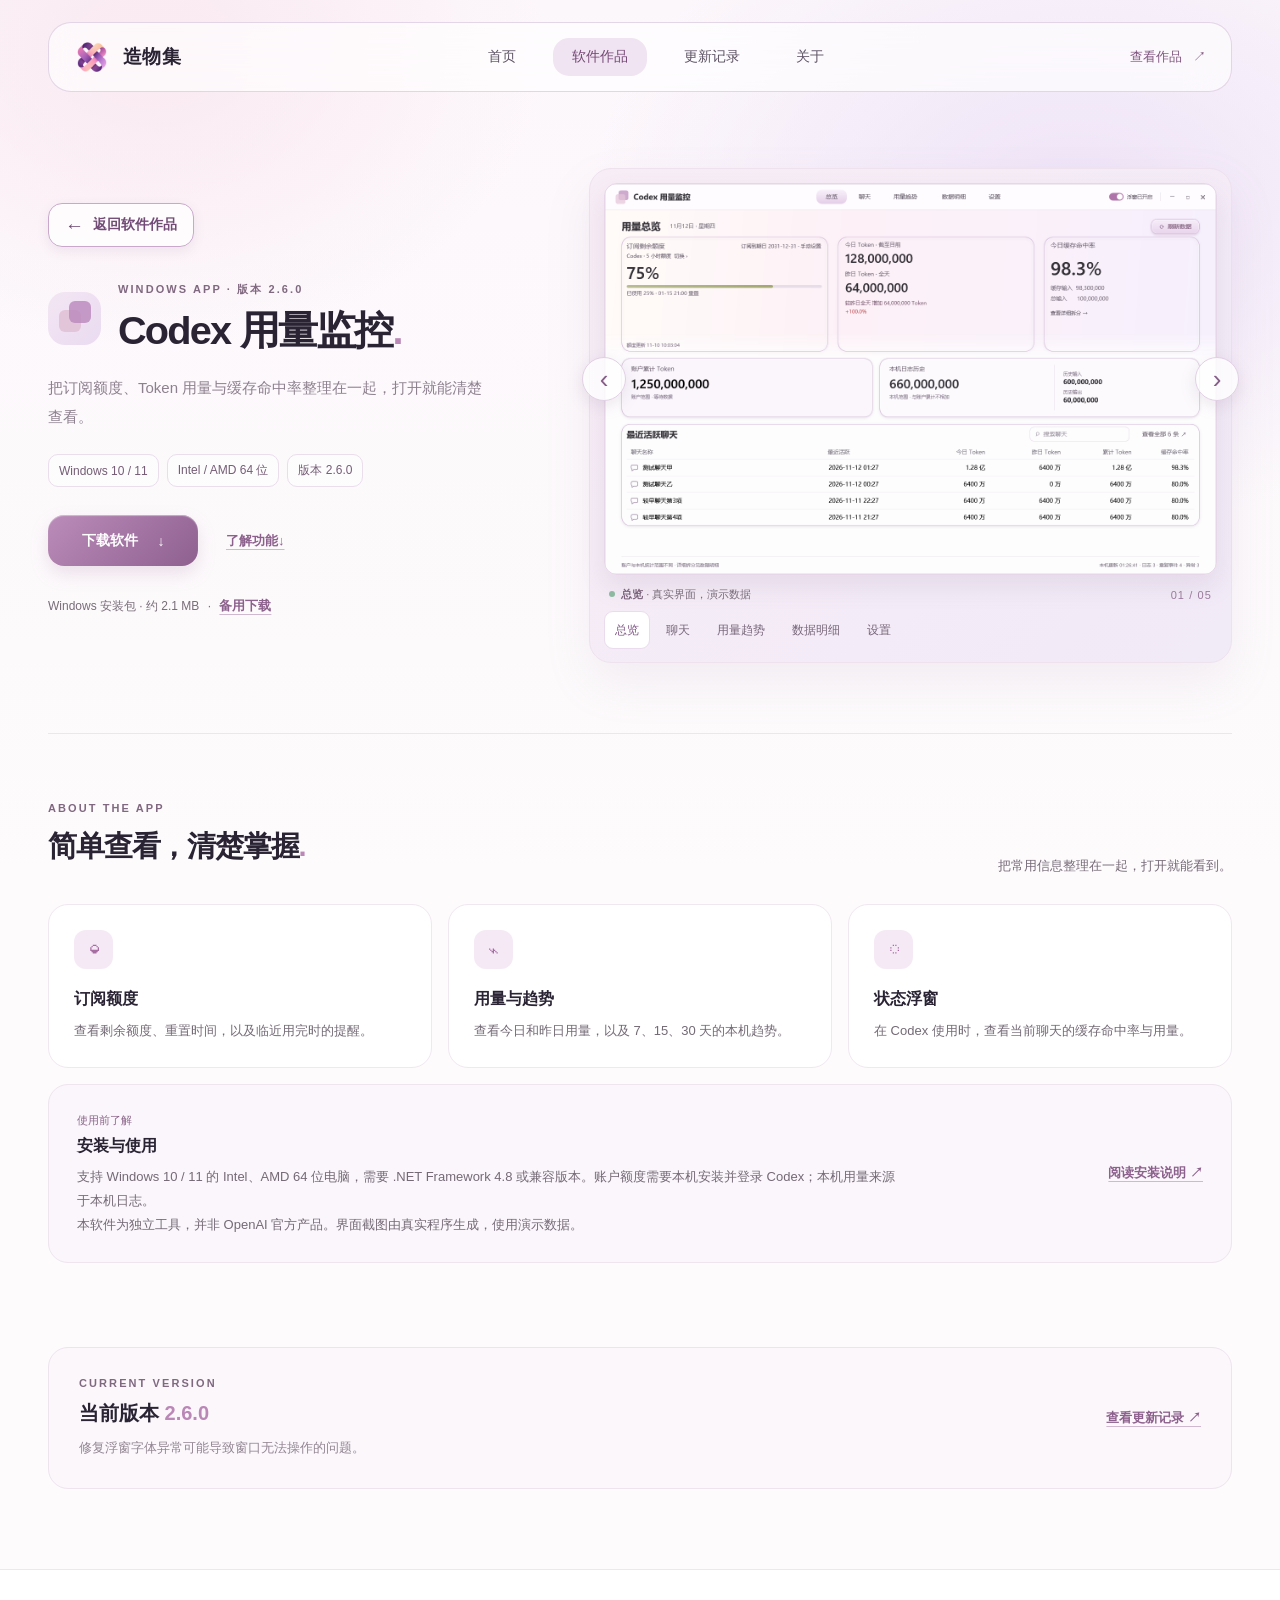
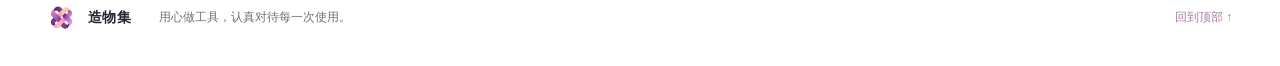
==== codex-monitor.html @ affae727 "发布两个软件的联网更新版本" ====
<!doctype html><html lang="zh-CN"><head><meta charset="utf-8"><meta name="viewport" content="width=device-width,initial-scale=1"><meta name="description" content="了解 Codex 用量监控的功能、安装条件及下载方式。"><title>Codex 用量监控 · 造物集</title><link rel="icon" href="assets/website-knot.ico" sizes="any"><link rel="stylesheet" href="styles.css"></head><body><header class="site-header"><nav class="nav wrap" aria-label="主导航"><a class="brand" href="index.html"><img class="site-mark" src="assets/website-knot.png" alt=""><span>造物集</span></a><div class="nav-links"><a  href="index.html">首页</a><a class="active" aria-current="page" href="software.html">软件作品</a><a  href="updates.html">更新记录</a><a  href="about.html">关于</a></div><a class="nav-cta" href="software.html">查看作品 <span aria-hidden="true">↗</span></a></nav></header><main id="top"><section class="app-hero wrap"><div class="app-intro"><a class="back-link" href="software.html"><span aria-hidden="true">←</span>返回软件作品</a><div class="app-heading"><span class="product-icon" aria-hidden="true"><i></i><i></i></span><div><div class="eyebrow">WINDOWS APP · 版本 2.6.0</div><h1>Codex 用量监控<span class="heading-dot">.</span></h1></div></div><p>把订阅额度、Token 用量与缓存命中率整理在一起，打开就能清楚查看。</p><div class="chips"><span>Windows 10 / 11</span><span>Intel / AMD 64 位</span><span>版本 2.6.0</span></div><div class="product-actions"><a class="button primary download" href="https://raw.githubusercontent.com/xiaodank99-art/xiaodank99-art.github.io/main/assets/CodexUsageMonitor-2.6.0-final-setup.exe" download>下载软件 <span aria-hidden="true">↓</span></a><a class="text-link" href="#details">了解功能 <span aria-hidden="true">↓</span></a></div><div class="product-foot">Windows 安装包 · 约 2.1 MB <span>·</span> <a class="text-link" href="https://raw.githubusercontent.com/xiaodank99-art/xiaodank99-art.github.io/main/assets/CodexUsageMonitor-2.6.0-final-setup.exe" download>备用下载</a></div></div><figure class="app-preview gallery" aria-label="软件界面截图浏览"><div class="gallery-frame"><div class="shot-window"><picture><source id="gallery-webp" type="image/webp" srcset="assets/monitor-screen-0.webp"><img id="gallery-image" src="assets/monitor-screen-0.png" alt="软件总览界面，演示数据"></picture></div><button type="button" class="gallery-arrow gallery-prev" aria-label="上一张截图" title="上一张">‹</button><button type="button" class="gallery-arrow gallery-next" aria-label="下一张截图" title="下一张">›</button></div><figcaption class="gallery-caption"><span><span class="status-dot"></span><strong id="gallery-name">总览</strong><span class="gallery-caption-sub"> · 真实界面，演示数据</span></span><span id="gallery-count" aria-live="polite">01 / 05</span></figcaption><div class="gallery-tabs" aria-label="选择界面"><button type="button" data-slide="0" aria-pressed="true">总览</button><button type="button" data-slide="1" aria-pressed="false">聊天</button><button type="button" data-slide="2" aria-pressed="false">用量趋势</button><button type="button" data-slide="3" aria-pressed="false">数据明细</button><button type="button" data-slide="4" aria-pressed="false">设置</button></div><noscript><p class="gallery-noscript">启用 JavaScript 后可切换查看其他界面截图。</p></noscript></figure></section><section class="details wrap" id="details"><div class="details-head"><div><div class="eyebrow">ABOUT THE APP</div><h2>简单查看，清楚掌握<span class="heading-dot">.</span></h2></div><p>把常用信息整理在一起，打开就能看到。</p></div><div class="features"><article><span class="feature-icon">◒</span><h3>订阅额度</h3><p>查看剩余额度、重置时间，以及临近用完时的提醒。</p></article><article><span class="feature-icon">⌁</span><h3>用量与趋势</h3><p>查看今日和昨日用量，以及 7、15、30 天的本机趋势。</p></article><article><span class="feature-icon">◌</span><h3>状态浮窗</h3><p>在 Codex 使用时，查看当前聊天的缓存命中率与用量。</p></article></div><div class="install-note"><div><span class="mini-label">使用前了解</span><h3>安装与使用</h3><p>支持 Windows 10 / 11 的 Intel、AMD 64 位电脑，需要 .NET Framework 4.8 或兼容版本。账户额度需要本机安装并登录 Codex；本机用量来源于本机日志。</p><p>本软件为独立工具，并非 OpenAI 官方产品。界面截图由真实程序生成，使用演示数据。</p></div><a class="text-link" href="assets/使用说明.txt" target="_blank" rel="noopener">阅读安装说明 ↗</a></div></section><section class="app-release wrap"><div><div class="eyebrow">CURRENT VERSION</div><h2>当前版本 <span class="heading-dot">2.6.0</span></h2><p>修复浮窗字体异常可能导致窗口无法操作的问题。</p></div><a class="text-link" href="updates.html">查看更新记录 ↗</a></section></main><footer><div class="wrap footer-inner"><a class="brand footer-brand" href="index.html#top"><img class="site-mark small" src="assets/website-knot.png" alt=""><span>造物集</span></a><p>用心做工具，认真对待每一次使用。</p><a href="#top">回到顶部 ↑</a></div></footer><script src="gallery.js" defer></script></body></html>
---- styles.css ----
:root{--ink:#292334;--muted:#82788d;--purple:#855585;--line:#e9ddec;--paper:#fffdfd;--radius:26px}*{box-sizing:border-box}html{scroll-behavior:smooth;overflow-x:hidden}body{margin:0;overflow-x:hidden;color:var(--ink);font-family:"Microsoft YaHei UI","Segoe UI",sans-serif;background:#fdfbfc;font-size:15px;-webkit-font-smoothing:antialiased}body:before{content:"";position:absolute;z-index:-1;inset:0 0 auto;height:950px;background:radial-gradient(ellipse 620px 420px at 84% 21%,#eee3f7 0,transparent 78%),radial-gradient(ellipse 520px 400px at 12% 5%,#fae9f1 0,transparent 75%),linear-gradient(180deg,#fcf7fb 0%,#fdfbfc 92%);pointer-events:none}a{color:inherit;text-decoration:none}.wrap{width:min(1320px,calc(100% - 96px));margin-inline:auto}.site-header{padding-top:22px}.nav{height:70px;border:1px solid rgba(221,204,226,.8);background:rgba(255,255,255,.64);border-radius:23px;display:flex;align-items:center;padding:0 25px;gap:40px;backdrop-filter:blur(20px)}.brand{display:inline-flex;align-items:center;gap:13px;font-size:19px;font-weight:700;white-space:nowrap;letter-spacing:.02em}.mark{width:33px;height:33px;position:relative;display:inline-block}.mark i,.product-icon i{position:absolute;width:22px;height:22px;border-radius:6px;background:#e2c5d9;left:0;top:10px}.mark i+ i,.product-icon i+ i{background:#b987bc;opacity:.8;left:10px;top:0}.nav-links{display:flex;align-items:center;justify-content:center;gap:18px;flex:1;color:#5d5365;font-size:14px}.nav-links a{padding:10px 19px;border-radius:16px;transition:background .2s,color .2s}.nav-links a:hover,.nav-links a.active{background:#f0e4f2;color:#754775}.nav-cta{font-size:13px;color:#80557f;white-space:nowrap}.nav-cta span{margin-left:7px}.hero{min-height:550px;display:grid;grid-template-columns:.86fr 1.14fr;gap:58px;align-items:center;padding-block:74px 62px}.eyebrow{color:#a589a5;font-size:10px;font-weight:700;letter-spacing:.19em;line-height:1.4}.eyebrow .dot{display:inline-block;background:#b983b0;width:6px;height:6px;border-radius:50%;vertical-align:2px;margin-right:7px}.hero h1{font-size:clamp(42px,4.2vw,64px);line-height:1.2;letter-spacing:-.045em;margin:27px 0 22px;font-weight:700}.hero h1 span{color:#76517d}.hero-copy>p{color:#85798a;line-height:1.9;font-size:17px;margin:0}.mobile-break{display:none}.hero-actions{display:flex;align-items:center;gap:14px;margin-top:38px}.button{min-height:51px;border-radius:16px;display:inline-flex;align-items:center;justify-content:center;gap:20px;padding:0 25px;font-weight:600;font-size:14px;transition:transform .2s,box-shadow .2s}.button:hover{transform:translateY(-2px)}.button:focus-visible,a:focus-visible{outline:3px solid #a076aa;outline-offset:4px}.primary{background:linear-gradient(135deg,#bb8cb9,#8e6090);color:white;box-shadow:0 8px 18px #ad81aa35,inset 0 1px 1px #ffffff70}.primary:hover{box-shadow:0 12px 23px #ad81aa54,inset 0 1px 1px #ffffff70}.secondary{border:1px solid #d5bfd9;color:#806080;background:#fff9}.hero-note{display:flex;align-items:center;gap:9px;color:#a89aaa;font-size:12px;margin-top:51px;letter-spacing:.04em}.tiny-mark{font-size:15px;color:#b789b3}.hero-visual{position:relative}.visual-glow{position:absolute;inset:10% -8% -12%;border-radius:40%;background:#ead6ef;filter:blur(55px);opacity:.7}.window-image{position:relative;margin:0;padding:8px 8px 0;border:1px solid #e4d3e7;border-radius:19px;background:#fff;box-shadow:0 22px 55px #9d7ca025,0 4px 10px #91709415;transform:rotate(-.3deg)}.window-image img,.shot-window img{display:block;width:100%;height:auto;border-radius:12px}.window-image figcaption{padding:11px 12px 12px;font-size:11px;color:#a093a2}.status-dot{display:inline-block;width:6px;height:6px;border-radius:50%;background:#8ebba2;margin-right:6px;vertical-align:1px}.floating-tag{position:absolute;right:-28px;bottom:43px;padding:12px 16px;background:#fffc;border:1px solid #eaddeb;border-radius:14px;box-shadow:0 12px 30px #957c9824;display:flex;gap:11px;align-items:center;color:#a192a3;font-size:11px;line-height:1.55}.floating-tag strong{color:#6c586f;font-size:12px}.tag-symbol{height:33px;width:33px;display:grid;place-items:center;border-radius:11px;color:#a873a2;background:#f5e9f4;font-size:18px}.catalog{padding:31px 0 76px}.section-heading,.details-head{display:flex;align-items:end;justify-content:space-between;gap:24px;margin-bottom:27px}.section-heading h2,.details h2,.bottom-grid h2{font-size:29px;letter-spacing:-.04em;margin:10px 0}.heading-dot{color:#ba87b6}.section-heading p,.details-head p{margin:0;color:#a093a2;font-size:13px;line-height:1.7}.section-count{color:#9f7f9f;font-size:14px;letter-spacing:.08em}.section-count span{color:#c0b5c2;font-size:12px}.product{padding:28px;display:grid;grid-template-columns:1.03fr .97fr;gap:65px;align-items:center;border:1px solid #ecdfed;border-radius:var(--radius);background:linear-gradient(120deg,#fffefd,#fbf7fc);box-shadow:0 16px 40px #b8a2b311}.product-shot{padding:24px 26px 16px;background:linear-gradient(135deg,#f5eaf4,#f1ecf8);border-radius:19px;border:1px solid #f0e4f0}.shot-window{border:1px solid #e6d6e7;border-radius:13px;overflow:hidden;box-shadow:0 12px 25px #98799924}.shot-caption{display:block;padding-top:13px;color:#8c798d;font-size:11px}.shot-caption span{color:#ad9eae}.product-info{padding:8px 20px 8px 0}.product-meta{display:flex;align-items:center;gap:15px}.product-icon{width:53px;height:53px;background:linear-gradient(135deg,#f3e6f3,#eadbf1);border-radius:17px;position:relative}.product-icon i{left:11px;top:18px}.product-icon i+ i{left:21px;top:9px}.meta-label{font-size:10px;color:#ad9eae;letter-spacing:.14em;font-weight:700}.meta-label b{margin:0 4px}.product h3{font-size:27px;letter-spacing:-.035em;margin:20px 0 10px}.product-description{color:#8a7f8d;font-size:14px;line-height:1.8;max-width:430px;margin:0}.chips{display:flex;gap:8px;flex-wrap:wrap;margin:23px 0 28px}.chips span{display:flex;align-items:center;gap:6px;border:1px solid #eaddec;border-radius:10px;background:#fff9;color:#8d708c;padding:7px 10px;font-size:11px}.chips svg{fill:#aa7ba7;width:14px;height:14px}.product-actions{display:flex;align-items:center;gap:28px}.download{min-width:150px}.text-link{color:#8d618d;font-weight:600;font-size:13px}.text-link:hover{color:#603660}.product-foot{margin-top:18px;font-size:11px;color:#b5a9b5}.product-foot span{padding:0 5px}.details{padding:35px 0 84px;border-top:1px solid #eee6ed}.details-head{margin-top:32px}.features{display:grid;grid-template-columns:repeat(3,1fr);gap:16px}.features article{background:#fff;border:1px solid #f0e8f0;border-radius:20px;padding:25px 25px 24px}.feature-icon{display:grid;place-items:center;width:39px;height:39px;border-radius:12px;background:#f5e9f5;color:#a76ca2;font-size:20px}.features h3{font-size:16px;margin:20px 0 9px}.features p,.install-note p,.about p,.release p{color:#928693;font-size:13px;line-height:1.85;margin:0}.install-note{margin-top:16px;padding:25px 28px;border:1px solid #eee5ee;border-radius:20px;background:#faf6fb;display:flex;align-items:center;justify-content:space-between;gap:25px}.install-note h3{font-size:16px;margin:8px 0}.install-note p{max-width:830px}.install-note a{white-space:nowrap}.mini-label{color:#aa82a9;font-size:11px}.bottom-grid{display:grid;grid-template-columns:1fr 1fr;gap:18px;padding:0 0 80px}.bottom-grid>div{border:1px solid #eee5ee;border-radius:22px;background:white;padding:30px}.bottom-grid h2{font-size:24px;margin-bottom:20px}.release{border-top:1px solid #f0e9ef;padding-top:16px}.release b{font-size:16px}.current{background:#f1e8f1;color:#986c98;padding:4px 8px;border-radius:7px;margin-left:9px;font-size:10px}.release p{margin-top:11px}.release-date{display:block;color:#b9aeb9;font-size:11px;margin-top:11px}.about p{max-width:440px;margin-bottom:20px}footer{border-top:1px solid #eee7ee;background:#fff}.footer-inner{min-height:96px;display:flex;align-items:center;gap:28px}.footer-brand{font-size:14px}.mark.small{transform:scale(.75);transform-origin:left center;margin-right:-7px}.footer-inner p{color:#b3a8b2;font-size:11px;flex:1}.footer-inner>a:last-child{font-size:12px;color:#a181a1}@media(max-width:900px){.wrap{width:calc(100% - 48px)}.nav{gap:16px}.nav-links{gap:2px}.nav-links a{padding:9px}.nav-cta{display:none}.hero{grid-template-columns:1fr;gap:38px;padding-top:65px}.hero-copy{max-width:600px}.hero-note{margin-top:28px}.hero-visual{max-width:780px}.floating-tag{right:-9px}.product{gap:26px}.product-shot{padding:15px}.product-info{padding-right:0}.features article{padding:20px}}@media(max-width:600px){.wrap{width:calc(100% - 32px)}.site-header{padding-top:12px}.nav{height:auto;min-height:65px;padding:14px;display:block;border-radius:18px}.brand{font-size:16px}.mark{transform:scale(.84);transform-origin:left center;margin-right:-5px}.nav-links{justify-content:space-between;gap:0;margin-top:8px;font-size:12px}.nav-links a{padding:8px}.hero{padding:52px 0 42px;min-height:auto;gap:35px}.hero h1{font-size:39px;margin:21px 0 16px}.hero-copy>p{font-size:15px}.mobile-break{display:block}.hero-actions{margin-top:27px}.button{min-height:48px;padding:0 19px;font-size:13px}.hero-note{font-size:11px;margin-top:24px}.window-image{padding:5px 5px 0;border-radius:13px}.window-image figcaption{font-size:10px;padding:8px}.floating-tag{right:-5px;bottom:-18px;padding:8px}.tag-symbol{width:28px;height:28px}.catalog{padding:20px 0 52px}.section-heading h2,.details h2{font-size:25px}.section-heading p{font-size:12px}.product{grid-template-columns:1fr;gap:18px;padding:14px;border-radius:21px}.product-shot{padding:13px}.product-info{padding:7px 8px 15px}.product h3{font-size:23px;margin:15px 0 9px}.chips{margin:18px 0 21px}.features{grid-template-columns:1fr;gap:10px}.features article{padding:20px}.features h3{margin:13px 0 5px}.install-note{display:block;padding:22px}.install-note a{display:inline-block;margin-top:16px}.bottom-grid{grid-template-columns:1fr;padding-bottom:52px}.bottom-grid>div{padding:23px}.footer-inner{gap:10px;flex-wrap:wrap;padding-block:18px}.footer-inner p{flex-basis:100%;order:3;margin:0}.footer-inner>a:last-child{margin-left:auto}}@media(prefers-reduced-motion:reduce){html{scroll-behavior:auto}*{transition:none!important}}
/* Independent page layouts */
.subhero{min-height:310px;padding:85px 0 50px;display:flex;justify-content:space-between;align-items:center;gap:40px}.subhero .eyebrow .dot{background:#b983b0}.subhero h1{font-size:clamp(38px,4vw,57px);line-height:1.22;letter-spacing:-.045em;margin:22px 0 15px}.subhero h1 span{color:#8d6490}.subhero p{color:#938699;line-height:1.9;max-width:590px;margin:0;font-size:15px}.subhero-aside{min-width:190px;border:1px solid #ebddec;border-radius:20px;background:#fff9;padding:20px;display:flex;align-items:center;gap:13px;color:#a698a7;font-size:12px}.subhero-aside strong{display:block;font-size:16px;color:#66546a;margin-top:4px}.aside-icon{width:43px;height:43px;display:grid;place-items:center;border-radius:14px;background:#f3e7f3;color:#a873a2;font-size:20px}.subhero+.catalog{padding-top:16px}.content-section{padding:32px 0 100px}.content-title{display:flex;align-items:end;justify-content:space-between;gap:20px;margin-bottom:27px}.content-title h2,.about-story h2{font-size:29px;letter-spacing:-.04em;margin:10px 0 0}.content-note{font-size:12px;color:#aa99a9}.release-card{display:flex;gap:23px;padding:32px;border:1px solid #ecdfed;border-radius:24px;background:linear-gradient(120deg,#fff,#fcf8fc);box-shadow:0 16px 40px #b8a2b311}.release-rail{width:14px;display:flex;flex-direction:column;align-items:center;padding-top:6px}.timeline-dot{height:12px;width:12px;border:3px solid #dcbfde;background:#a874a9;border-radius:50%}.timeline-line{width:1px;background:#eadfea;flex:1;margin-top:7px}.release-main{flex:1}.release-top{display:flex;align-items:start;justify-content:space-between;gap:20px}.release-product{font-size:11px;color:#ad99ab}.release-top h3{font-size:22px;margin:8px 0 20px}.release-main p,.about-story>p,.notice-card p,.value-row p{color:#8b7e8c;font-size:14px;line-height:1.9}.release-meta{margin-top:30px;padding-top:18px;border-top:1px solid #eee6ed;display:flex;align-items:center;justify-content:space-between;gap:15px;color:#ada0ad;font-size:12px}.about-layout{display:grid;grid-template-columns:1.2fr .8fr;gap:18px}.about-story,.about-values{background:#fff;border:1px solid #eee4ed;border-radius:24px;padding:38px}.about-story .story-lead{color:#5a4c5c;font-size:17px;font-weight:600;margin:28px 0 12px}.about-story>p{max-width:610px}.about-story .button{margin-top:22px}.about-values{background:linear-gradient(145deg,#fcf7fc,#fff);display:flex;flex-direction:column;justify-content:center}.value-row{display:flex;gap:18px;padding:19px 0;border-bottom:1px solid #f0e8f0}.value-row:last-child{border-bottom:0}.value-row>span{font-size:11px;letter-spacing:.08em;color:#b78db3;padding-top:3px}.value-row h3{font-size:15px;margin:0 0 5px}.value-row p{font-size:12px;margin:0}.notice-card{margin-top:18px;padding:24px 28px;display:flex;align-items:center;gap:18px;border:1px solid #eee5ee;border-radius:20px;background:#faf6fb}.notice-card h3{font-size:14px;margin:0 0 5px}.notice-card p{font-size:12px;margin:0}@media(max-width:700px){.subhero{min-height:auto;padding:55px 0 32px;display:block}.subhero h1{font-size:38px}.subhero p{font-size:14px}.subhero-aside{margin-top:25px;display:inline-flex;min-width:0;padding:14px}.content-section{padding:20px 0 60px}.about-layout{grid-template-columns:1fr}.about-story,.about-values{padding:25px}.release-card{padding:24px 18px}.release-meta{align-items:start;flex-direction:column}.notice-card{padding:20px}.content-title h2,.about-story h2{font-size:25px}}

/* Software detail page */
.app-hero{display:grid;grid-template-columns:.85fr 1.15fr;gap:66px;align-items:center;padding:76px 0 70px;min-height:500px}.back-link{display:inline-flex;align-items:center;justify-content:center;gap:9px;min-height:44px;padding:0 16px;margin-bottom:35px;border:1px solid #c9a8cc;border-radius:14px;background:rgba(255,255,255,.82);color:#724b76;font-size:14px;font-weight:600;box-shadow:0 4px 12px rgba(132,91,136,.10);transition:background .2s,border-color .2s,box-shadow .2s,transform .2s}.back-link span{font-size:19px;line-height:1}.back-link:hover{color:#5f3a64;background:#fff;border-color:#a773ad;box-shadow:0 6px 16px rgba(132,91,136,.18);transform:translateY(-1px)}.app-heading{display:flex;align-items:center;gap:17px}.app-heading .product-icon{flex:none}.app-heading h1{font-size:clamp(32px,3.1vw,46px);letter-spacing:-.045em;line-height:1.2;margin:9px 0 0}.app-intro>p{max-width:440px;color:#8d808f;font-size:15px;line-height:1.9;margin:20px 0 0}.app-intro .chips{margin:23px 0 28px}.app-preview{margin:0;padding:14px 14px 0;background:linear-gradient(135deg,#f7edf6,#f1eaf7);border:1px solid #ede2ee;border-radius:22px;box-shadow:0 20px 48px #a883ab1c}.app-preview figcaption{padding:12px 5px;color:#9b8e9c;font-size:11px}.app-release{display:flex;align-items:center;justify-content:space-between;gap:24px;margin-bottom:80px;padding:28px 30px;background:#fbf7fb;border:1px solid #eee4ee;border-radius:20px}.app-release h2{font-size:20px;margin:9px 0}.app-release p{font-size:13px;color:#928693;line-height:1.8;margin:0}@media(max-width:900px){.app-hero{grid-template-columns:1fr;gap:35px;padding:50px 0}.app-preview{max-width:780px}.back-link{margin-bottom:23px}}@media(max-width:600px){.app-hero{padding:40px 0 45px}.app-heading h1{font-size:29px}.app-intro>p{font-size:14px}.app-release{align-items:flex-start;flex-direction:column;padding:22px;margin-bottom:48px}}

@media(max-width:600px){.details-head{display:block}.details-head p{margin-top:8px}}

/* Screenshot gallery */
.gallery-frame{position:relative}.gallery-arrow{position:absolute;top:50%;transform:translateY(-50%);display:grid;place-items:center;width:38px;height:38px;padding:0;border:1px solid #e1cfe4;border-radius:50%;background:#fffc;color:#865e88;box-shadow:0 5px 16px #917b982a;font-family:inherit;font-size:26px;line-height:1;cursor:pointer;transition:background .2s,box-shadow .2s,transform .2s}.gallery-arrow:hover{background:#fff;box-shadow:0 8px 19px #917b9840;transform:translateY(-50%) scale(1.06)}.gallery-arrow:focus-visible,.gallery-tabs button:focus-visible{outline:3px solid #a076aa;outline-offset:3px}.gallery-prev{left:-19px}.gallery-next{right:-19px}.app-preview .gallery-caption{display:flex;justify-content:space-between;gap:12px;align-items:center;padding:12px 5px 9px}.gallery-caption strong{color:#7b647c;font-weight:600}.gallery-caption-sub{color:#a99aaa}.gallery-caption #gallery-count{font-variant-numeric:tabular-nums;letter-spacing:.1em;white-space:nowrap;color:#9a7b9c}.gallery-tabs{display:flex;gap:5px;flex-wrap:wrap;padding:0 0 13px}.gallery-tabs button{border:1px solid transparent;border-radius:9px;background:transparent;color:#a390a4;font:inherit;font-size:11px;padding:6px 9px;cursor:pointer}.gallery-tabs button:hover{color:#79547c;background:#fff9}.gallery-tabs button[aria-pressed=true]{color:#815887;background:#fff;border-color:#eadcec}.gallery-noscript{font-size:11px;color:#8b788b;margin:0;padding:0 5px 12px}@media(max-width:600px){.gallery-arrow{width:34px;height:34px;font-size:23px}.gallery-prev{left:-8px}.gallery-next{right:-8px}.gallery-tabs{gap:3px}.gallery-tabs button{padding:6px 7px}}

/* Readability and touch refinements */
.eyebrow{color:#806980;font-size:11px}.section-heading p,.details-head p{color:#766b79}.section-count span,.product-foot,.hero-note,.footer-inner p,.release-date{color:#786d79}.meta-label,.content-note,.release-product{color:#806e80}.product-description,.features p,.install-note p,.about p,.release p,.about-story>p,.notice-card p,.value-row p{color:#746a76}.product-foot,.footer-inner p,.release-date,.hero-note{font-size:12px}.text-link{display:inline-flex;align-items:center;min-height:44px;text-decoration:underline;text-decoration-color:#cfb8d0;text-underline-offset:4px}.text-link:hover{text-decoration-color:currentColor}.gallery-tabs button{min-height:38px;font-size:12px;padding:7px 10px;color:#78677a}.gallery-arrow{width:44px;height:44px}.gallery-prev{left:-22px}.gallery-next{right:-22px}.gallery-caption-sub,.window-image figcaption,.app-preview figcaption{color:#786c79}.chips span{font-size:12px;color:#755d76}.mini-label{color:#8a6488}.nav-links a:focus-visible,.gallery-arrow:focus-visible,.gallery-tabs button:focus-visible{outline:3px solid #a076aa;outline-offset:3px}section[id]{scroll-margin-top:20px}@media(max-width:600px){.nav-links a{display:inline-flex;align-items:center;min-height:44px}.gallery-arrow{width:40px;height:40px}.gallery-prev{left:-9px}.gallery-next{right:-9px}.gallery-tabs button{min-height:40px;padding:7px 9px}.text-link{min-height:44px}.install-note a{margin-top:8px}}

/* Website identity */
.site-mark{display:block;width:36px;height:36px;border-radius:10px;object-fit:cover;flex:none}.site-mark.small{width:27px;height:27px;border-radius:8px}@media(max-width:600px){.site-mark{width:32px;height:32px;border-radius:9px}}

/* Peripheral battery product */
.battery-product{margin-top:24px}.battery-icon{display:grid;place-items:center;width:50px;height:50px;flex:none;border-radius:16px;background:linear-gradient(145deg,#eee0f2,#d4c1ea);color:#855887;font-size:24px}.battery-shot,.battery-detail{background:linear-gradient(145deg,#efe7f3,#e9e5f4)}.battery-shot .shot-window,.battery-detail .shot-window{display:flex;justify-content:center;align-items:center;background:#1c202d;padding:22px;border-radius:14px}.battery-shot img,.battery-detail img{display:block;width:min(100%,536px);height:auto;border-radius:14px}.battery-detail{padding:16px;border-radius:22px}.battery-detail figcaption{padding:12px 2px 0}
/* Peripheral product gallery and illustrated guide */
.battery-gallery .shot-window{height:350px;padding:18px;overflow:hidden}.battery-gallery .shot-window img{width:auto;max-width:100%;height:auto;max-height:100%;object-fit:contain;border-radius:10px}.battery-gallery .gallery-caption{padding:12px 3px 9px}.battery-gallery #battery-gallery-count{font-variant-numeric:tabular-nums;letter-spacing:.1em;white-space:nowrap}.battery-gallery .gallery-tabs{padding-bottom:1px}.battery-explain{display:grid;grid-template-columns:repeat(3,1fr);gap:16px;margin:0 0 18px}.explain-card{padding:18px;border:1px solid #eadfeb;border-radius:18px;background:#fff9;display:flex;flex-direction:column;gap:7px}.explain-card strong{font-size:14px;color:#302a38}.explain-card small{font-size:12px;color:#857489}.explain-art{height:74px;margin-bottom:4px;border-radius:13px;background:linear-gradient(135deg,#f6eff8,#eeeaf8);display:flex;align-items:center;justify-content:center;gap:8px}.devices-art span{display:grid;gap:3px;text-align:center;padding:8px 10px;border-radius:10px;background:#fff;color:#8b7990;font-size:10px}.devices-art b{color:#825c88;font-size:15px}.modes-art i{display:block;background:#fff;border:1px solid #e6d8e9;border-radius:8px;box-shadow:0 3px 8px #9c78a01a}.modes-art i:nth-child(1){width:65px;height:42px}.modes-art i:nth-child(2){width:35px;height:42px}.modes-art i:nth-child(3){width:36px;height:36px;border-radius:50%}.alert-art span{display:grid;place-items:center;width:36px;height:36px;border-radius:50%;background:#f4d5d7;color:#b85866;font-weight:700;font-size:21px}.alert-art i{width:90px;height:9px;border-radius:6px;background:#e6dce9}.alert-art i b{display:block;width:28%;height:100%;border-radius:6px;background:#dc888e}.backup-link{border:0;padding:3px 0;background:none;color:#855e88;text-decoration:underline;text-underline-offset:4px;font:inherit;cursor:pointer}.backup-link:focus-visible{outline:3px solid #a076aa;outline-offset:3px}.backup-link:disabled{opacity:.6;cursor:wait}.backup-status{display:block;margin-top:6px;color:#745b79}.battery-explain+ .features{margin-top:0}@media(max-width:700px){.battery-explain{grid-template-columns:1fr}.explain-card{padding:14px}.battery-gallery .shot-window{height:290px}}
.gallery-zoom{position:absolute;right:12px;bottom:12px;border:1px solid #ffffff35;border-radius:10px;background:#292d3ad9;color:#fff;padding:7px 10px;font:inherit;font-size:12px;cursor:pointer}.gallery-zoom:hover{background:#454356}.gallery-zoom:focus-visible,.lightbox-close:focus-visible{outline:3px solid #caa6d0;outline-offset:3px}.battery-lightbox{max-width:94vw;max-height:94vh;padding:22px;border:1px solid #e7dbea;border-radius:18px;background:#1c202d;box-shadow:0 22px 70px #1f152b66}.battery-lightbox::backdrop{background:#191322bb}.battery-lightbox img{display:block;width:auto;max-width:85vw;max-height:85vh;height:auto;object-fit:contain;margin:auto}.lightbox-close{position:absolute;right:5px;top:5px;display:grid;place-items:center;width:36px;height:36px;border:0;border-radius:50%;background:#fff;color:#483e4e;font-size:23px;cursor:pointer}

/* Pink 1.2.0 screenshots */
.battery-shot .shot-window,.battery-detail .shot-window{background:linear-gradient(145deg,#f9eff7,#eee9f8)}
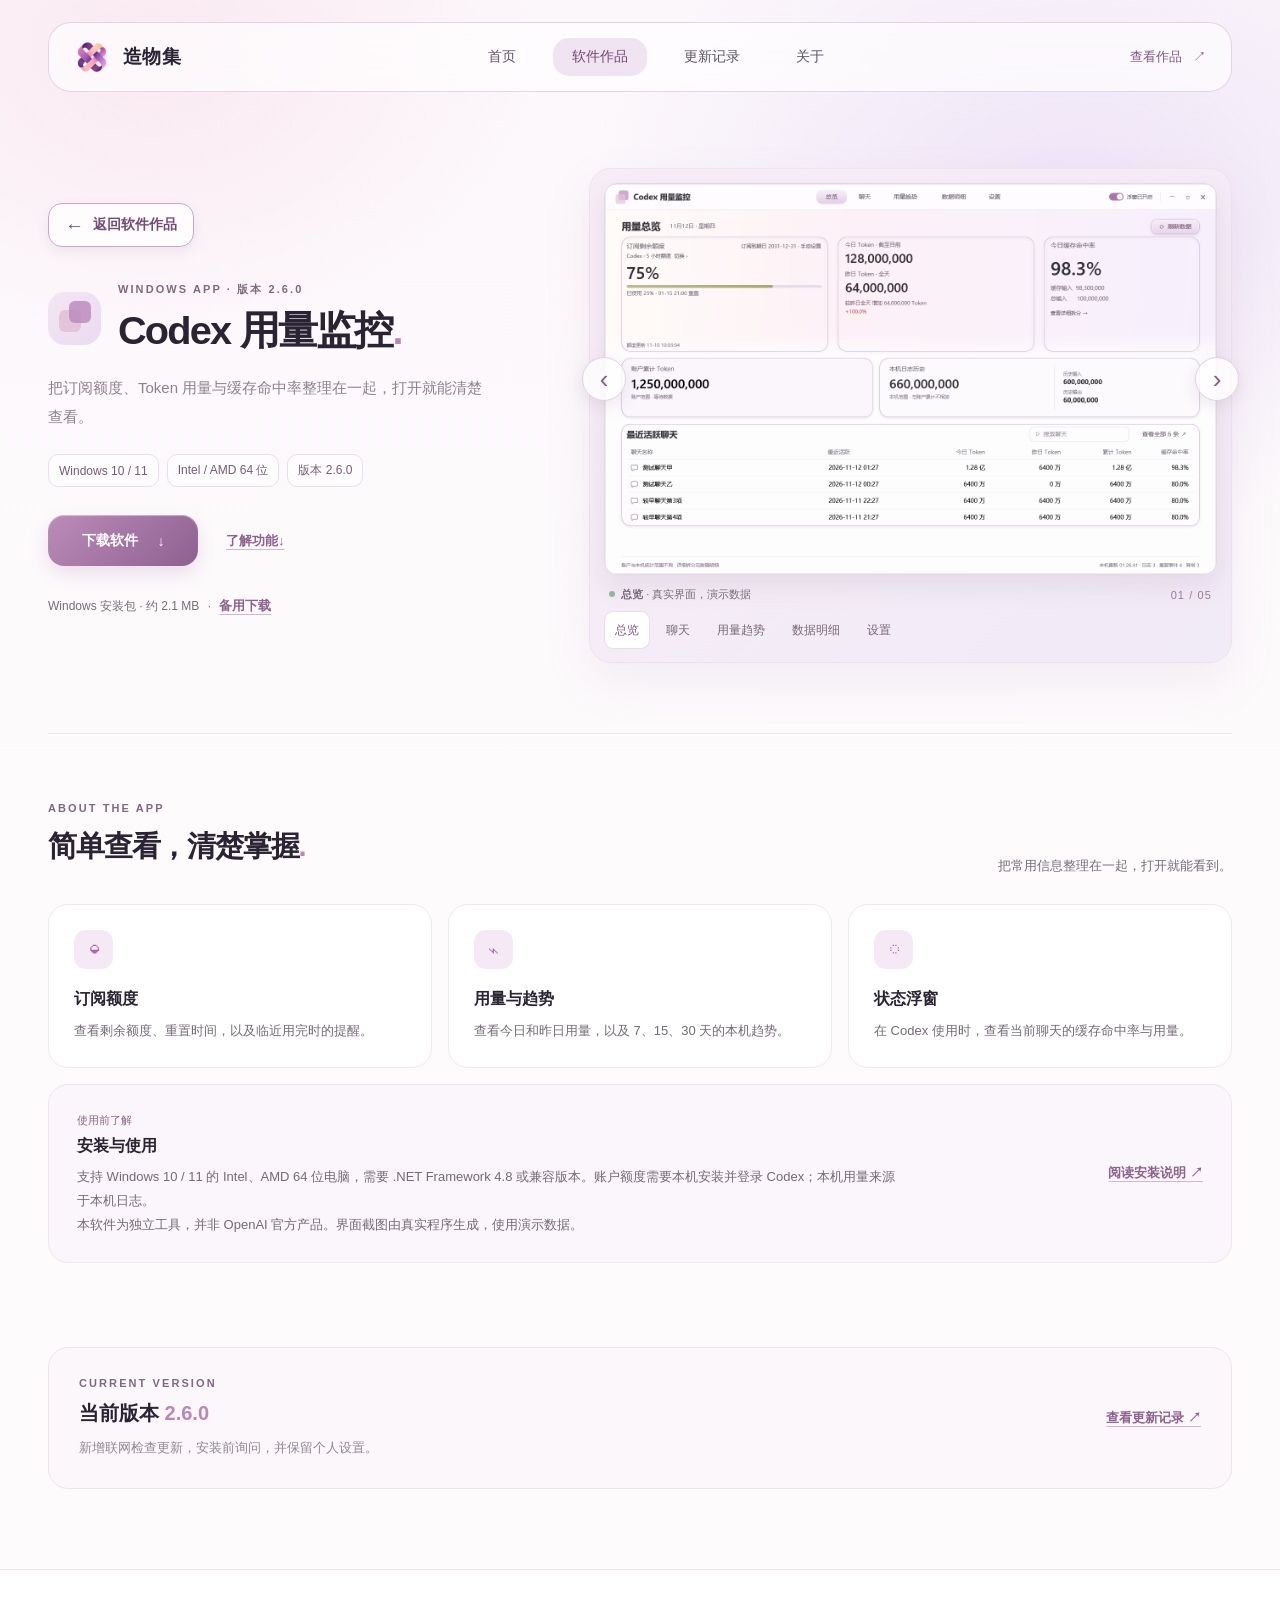
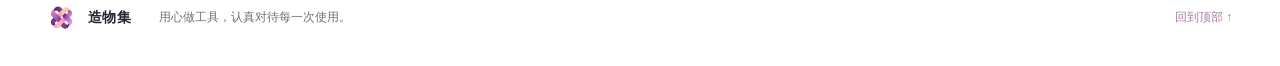
==== commit 36d980d3: "完善 Codex 新版下载线路说明" ====
--- a/codex-monitor.html
+++ b/codex-monitor.html
@@ -1 +1 @@
-<!doctype html><html lang="zh-CN"><head><meta charset="utf-8"><meta name="viewport" content="width=device-width,initial-scale=1"><meta name="description" content="了解 Codex 用量监控的功能、安装条件及下载方式。"><title>Codex 用量监控 · 造物集</title><link rel="icon" href="assets/website-knot.ico" sizes="any"><link rel="stylesheet" href="styles.css"></head><body><header class="site-header"><nav class="nav wrap" aria-label="主导航"><a class="brand" href="index.html"><img class="site-mark" src="assets/website-knot.png" alt=""><span>造物集</span></a><div class="nav-links"><a  href="index.html">首页</a><a class="active" aria-current="page" href="software.html">软件作品</a><a  href="updates.html">更新记录</a><a  href="about.html">关于</a></div><a class="nav-cta" href="software.html">查看作品 <span aria-hidden="true">↗</span></a></nav></header><main id="top"><section class="app-hero wrap"><div class="app-intro"><a class="back-link" href="software.html"><span aria-hidden="true">←</span>返回软件作品</a><div class="app-heading"><span class="product-icon" aria-hidden="true"><i></i><i></i></span><div><div class="eyebrow">WINDOWS APP · 版本 2.6.0</div><h1>Codex 用量监控<span class="heading-dot">.</span></h1></div></div><p>把订阅额度、Token 用量与缓存命中率整理在一起，打开就能清楚查看。</p><div class="chips"><span>Windows 10 / 11</span><span>Intel / AMD 64 位</span><span>版本 2.6.0</span></div><div class="product-actions"><a class="button primary download" href="https://raw.githubusercontent.com/xiaodank99-art/xiaodank99-art.github.io/main/assets/CodexUsageMonitor-2.6.0-final-setup.exe" download>下载软件 <span aria-hidden="true">↓</span></a><a class="text-link" href="#details">了解功能 <span aria-hidden="true">↓</span></a></div><div class="product-foot">Windows 安装包 · 约 2.1 MB <span>·</span> <a class="text-link" href="https://raw.githubusercontent.com/xiaodank99-art/xiaodank99-art.github.io/main/assets/CodexUsageMonitor-2.6.0-final-setup.exe" download>备用下载</a></div></div><figure class="app-preview gallery" aria-label="软件界面截图浏览"><div class="gallery-frame"><div class="shot-window"><picture><source id="gallery-webp" type="image/webp" srcset="assets/monitor-screen-0.webp"><img id="gallery-image" src="assets/monitor-screen-0.png" alt="软件总览界面，演示数据"></picture></div><button type="button" class="gallery-arrow gallery-prev" aria-label="上一张截图" title="上一张">‹</button><button type="button" class="gallery-arrow gallery-next" aria-label="下一张截图" title="下一张">›</button></div><figcaption class="gallery-caption"><span><span class="status-dot"></span><strong id="gallery-name">总览</strong><span class="gallery-caption-sub"> · 真实界面，演示数据</span></span><span id="gallery-count" aria-live="polite">01 / 05</span></figcaption><div class="gallery-tabs" aria-label="选择界面"><button type="button" data-slide="0" aria-pressed="true">总览</button><button type="button" data-slide="1" aria-pressed="false">聊天</button><button type="button" data-slide="2" aria-pressed="false">用量趋势</button><button type="button" data-slide="3" aria-pressed="false">数据明细</button><button type="button" data-slide="4" aria-pressed="false">设置</button></div><noscript><p class="gallery-noscript">启用 JavaScript 后可切换查看其他界面截图。</p></noscript></figure></section><section class="details wrap" id="details"><div class="details-head"><div><div class="eyebrow">ABOUT THE APP</div><h2>简单查看，清楚掌握<span class="heading-dot">.</span></h2></div><p>把常用信息整理在一起，打开就能看到。</p></div><div class="features"><article><span class="feature-icon">◒</span><h3>订阅额度</h3><p>查看剩余额度、重置时间，以及临近用完时的提醒。</p></article><article><span class="feature-icon">⌁</span><h3>用量与趋势</h3><p>查看今日和昨日用量，以及 7、15、30 天的本机趋势。</p></article><article><span class="feature-icon">◌</span><h3>状态浮窗</h3><p>在 Codex 使用时，查看当前聊天的缓存命中率与用量。</p></article></div><div class="install-note"><div><span class="mini-label">使用前了解</span><h3>安装与使用</h3><p>支持 Windows 10 / 11 的 Intel、AMD 64 位电脑，需要 .NET Framework 4.8 或兼容版本。账户额度需要本机安装并登录 Codex；本机用量来源于本机日志。</p><p>本软件为独立工具，并非 OpenAI 官方产品。界面截图由真实程序生成，使用演示数据。</p></div><a class="text-link" href="assets/使用说明.txt" target="_blank" rel="noopener">阅读安装说明 ↗</a></div></section><section class="app-release wrap"><div><div class="eyebrow">CURRENT VERSION</div><h2>当前版本 <span class="heading-dot">2.6.0</span></h2><p>修复浮窗字体异常可能导致窗口无法操作的问题。</p></div><a class="text-link" href="updates.html">查看更新记录 ↗</a></section></main><footer><div class="wrap footer-inner"><a class="brand footer-brand" href="index.html#top"><img class="site-mark small" src="assets/website-knot.png" alt=""><span>造物集</span></a><p>用心做工具，认真对待每一次使用。</p><a href="#top">回到顶部 ↑</a></div></footer><script src="gallery.js" defer></script></body></html>+<!doctype html><html lang="zh-CN"><head><meta charset="utf-8"><meta name="viewport" content="width=device-width,initial-scale=1"><meta name="description" content="了解 Codex 用量监控的功能、安装条件及下载方式。"><title>Codex 用量监控 · 造物集</title><link rel="icon" href="assets/website-knot.ico" sizes="any"><link rel="stylesheet" href="styles.css"></head><body><header class="site-header"><nav class="nav wrap" aria-label="主导航"><a class="brand" href="index.html"><img class="site-mark" src="assets/website-knot.png" alt=""><span>造物集</span></a><div class="nav-links"><a  href="index.html">首页</a><a class="active" aria-current="page" href="software.html">软件作品</a><a  href="updates.html">更新记录</a><a  href="about.html">关于</a></div><a class="nav-cta" href="software.html">查看作品 <span aria-hidden="true">↗</span></a></nav></header><main id="top"><section class="app-hero wrap"><div class="app-intro"><a class="back-link" href="software.html"><span aria-hidden="true">←</span>返回软件作品</a><div class="app-heading"><span class="product-icon" aria-hidden="true"><i></i><i></i></span><div><div class="eyebrow">WINDOWS APP · 版本 2.6.0</div><h1>Codex 用量监控<span class="heading-dot">.</span></h1></div></div><p>把订阅额度、Token 用量与缓存命中率整理在一起，打开就能清楚查看。</p><div class="chips"><span>Windows 10 / 11</span><span>Intel / AMD 64 位</span><span>版本 2.6.0</span></div><div class="product-actions"><a class="button primary download" href="https://raw.githubusercontent.com/xiaodank99-art/xiaodank99-art.github.io/main/assets/CodexUsageMonitor-2.6.0-final-setup.exe" download>下载软件 <span aria-hidden="true">↓</span></a><a class="text-link" href="#details">了解功能 <span aria-hidden="true">↓</span></a></div><div class="product-foot">Windows 安装包 · 约 2.1 MB <span>·</span> <a class="text-link" href="https://github.com/xiaodank99-art/xiaodank99-art.github.io/releases/download/codex-v2.6.0/CodexUsageMonitor-2.6.0-setup.exe" download>备用下载</a></div></div><figure class="app-preview gallery" aria-label="软件界面截图浏览"><div class="gallery-frame"><div class="shot-window"><picture><source id="gallery-webp" type="image/webp" srcset="assets/monitor-screen-0.webp"><img id="gallery-image" src="assets/monitor-screen-0.png" alt="软件总览界面，演示数据"></picture></div><button type="button" class="gallery-arrow gallery-prev" aria-label="上一张截图" title="上一张">‹</button><button type="button" class="gallery-arrow gallery-next" aria-label="下一张截图" title="下一张">›</button></div><figcaption class="gallery-caption"><span><span class="status-dot"></span><strong id="gallery-name">总览</strong><span class="gallery-caption-sub"> · 真实界面，演示数据</span></span><span id="gallery-count" aria-live="polite">01 / 05</span></figcaption><div class="gallery-tabs" aria-label="选择界面"><button type="button" data-slide="0" aria-pressed="true">总览</button><button type="button" data-slide="1" aria-pressed="false">聊天</button><button type="button" data-slide="2" aria-pressed="false">用量趋势</button><button type="button" data-slide="3" aria-pressed="false">数据明细</button><button type="button" data-slide="4" aria-pressed="false">设置</button></div><noscript><p class="gallery-noscript">启用 JavaScript 后可切换查看其他界面截图。</p></noscript></figure></section><section class="details wrap" id="details"><div class="details-head"><div><div class="eyebrow">ABOUT THE APP</div><h2>简单查看，清楚掌握<span class="heading-dot">.</span></h2></div><p>把常用信息整理在一起，打开就能看到。</p></div><div class="features"><article><span class="feature-icon">◒</span><h3>订阅额度</h3><p>查看剩余额度、重置时间，以及临近用完时的提醒。</p></article><article><span class="feature-icon">⌁</span><h3>用量与趋势</h3><p>查看今日和昨日用量，以及 7、15、30 天的本机趋势。</p></article><article><span class="feature-icon">◌</span><h3>状态浮窗</h3><p>在 Codex 使用时，查看当前聊天的缓存命中率与用量。</p></article></div><div class="install-note"><div><span class="mini-label">使用前了解</span><h3>安装与使用</h3><p>支持 Windows 10 / 11 的 Intel、AMD 64 位电脑，需要 .NET Framework 4.8 或兼容版本。账户额度需要本机安装并登录 Codex；本机用量来源于本机日志。</p><p>本软件为独立工具，并非 OpenAI 官方产品。界面截图由真实程序生成，使用演示数据。</p></div><a class="text-link" href="assets/使用说明.txt" target="_blank" rel="noopener">阅读安装说明 ↗</a></div></section><section class="app-release wrap"><div><div class="eyebrow">CURRENT VERSION</div><h2>当前版本 <span class="heading-dot">2.6.0</span></h2><p>新增联网检查更新，安装前询问，并保留个人设置。</p></div><a class="text-link" href="updates.html">查看更新记录 ↗</a></section></main><footer><div class="wrap footer-inner"><a class="brand footer-brand" href="index.html#top"><img class="site-mark small" src="assets/website-knot.png" alt=""><span>造物集</span></a><p>用心做工具，认真对待每一次使用。</p><a href="#top">回到顶部 ↑</a></div></footer><script src="gallery.js" defer></script></body></html>
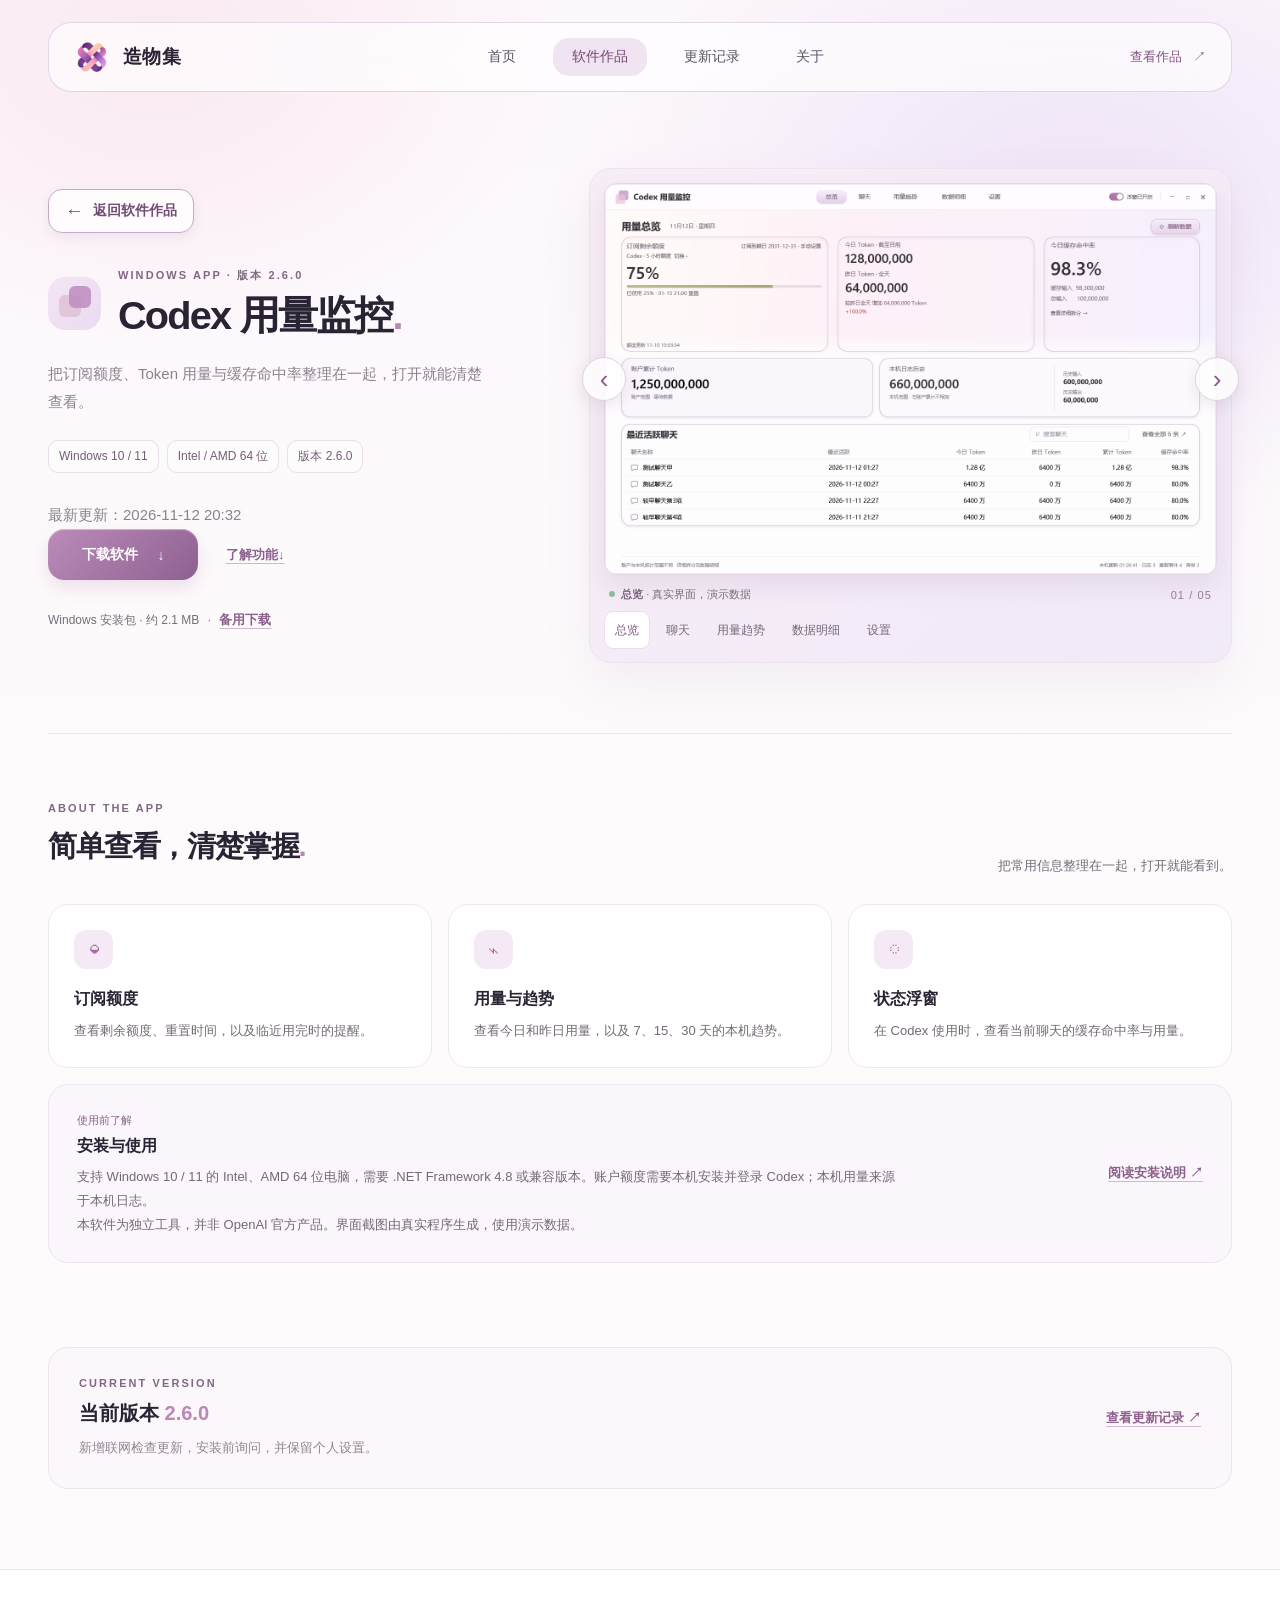
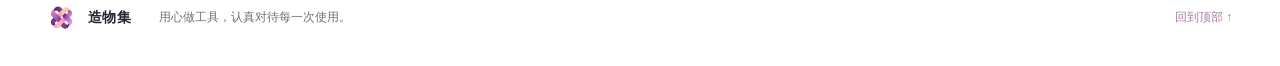
==== commit a7137e1e: "显示软件最新版本的发布时间" ====
--- a/codex-monitor.html
+++ b/codex-monitor.html
@@ -1 +1 @@
-<!doctype html><html lang="zh-CN"><head><meta charset="utf-8"><meta name="viewport" content="width=device-width,initial-scale=1"><meta name="description" content="了解 Codex 用量监控的功能、安装条件及下载方式。"><title>Codex 用量监控 · 造物集</title><link rel="icon" href="assets/website-knot.ico" sizes="any"><link rel="stylesheet" href="styles.css"></head><body><header class="site-header"><nav class="nav wrap" aria-label="主导航"><a class="brand" href="index.html"><img class="site-mark" src="assets/website-knot.png" alt=""><span>造物集</span></a><div class="nav-links"><a  href="index.html">首页</a><a class="active" aria-current="page" href="software.html">软件作品</a><a  href="updates.html">更新记录</a><a  href="about.html">关于</a></div><a class="nav-cta" href="software.html">查看作品 <span aria-hidden="true">↗</span></a></nav></header><main id="top"><section class="app-hero wrap"><div class="app-intro"><a class="back-link" href="software.html"><span aria-hidden="true">←</span>返回软件作品</a><div class="app-heading"><span class="product-icon" aria-hidden="true"><i></i><i></i></span><div><div class="eyebrow">WINDOWS APP · 版本 2.6.0</div><h1>Codex 用量监控<span class="heading-dot">.</span></h1></div></div><p>把订阅额度、Token 用量与缓存命中率整理在一起，打开就能清楚查看。</p><div class="chips"><span>Windows 10 / 11</span><span>Intel / AMD 64 位</span><span>版本 2.6.0</span></div><div class="product-actions"><a class="button primary download" href="https://raw.githubusercontent.com/xiaodank99-art/xiaodank99-art.github.io/main/assets/CodexUsageMonitor-2.6.0-final-setup.exe" download>下载软件 <span aria-hidden="true">↓</span></a><a class="text-link" href="#details">了解功能 <span aria-hidden="true">↓</span></a></div><div class="product-foot">Windows 安装包 · 约 2.1 MB <span>·</span> <a class="text-link" href="https://github.com/xiaodank99-art/xiaodank99-art.github.io/releases/download/codex-v2.6.0/CodexUsageMonitor-2.6.0-setup.exe" download>备用下载</a></div></div><figure class="app-preview gallery" aria-label="软件界面截图浏览"><div class="gallery-frame"><div class="shot-window"><picture><source id="gallery-webp" type="image/webp" srcset="assets/monitor-screen-0.webp"><img id="gallery-image" src="assets/monitor-screen-0.png" alt="软件总览界面，演示数据"></picture></div><button type="button" class="gallery-arrow gallery-prev" aria-label="上一张截图" title="上一张">‹</button><button type="button" class="gallery-arrow gallery-next" aria-label="下一张截图" title="下一张">›</button></div><figcaption class="gallery-caption"><span><span class="status-dot"></span><strong id="gallery-name">总览</strong><span class="gallery-caption-sub"> · 真实界面，演示数据</span></span><span id="gallery-count" aria-live="polite">01 / 05</span></figcaption><div class="gallery-tabs" aria-label="选择界面"><button type="button" data-slide="0" aria-pressed="true">总览</button><button type="button" data-slide="1" aria-pressed="false">聊天</button><button type="button" data-slide="2" aria-pressed="false">用量趋势</button><button type="button" data-slide="3" aria-pressed="false">数据明细</button><button type="button" data-slide="4" aria-pressed="false">设置</button></div><noscript><p class="gallery-noscript">启用 JavaScript 后可切换查看其他界面截图。</p></noscript></figure></section><section class="details wrap" id="details"><div class="details-head"><div><div class="eyebrow">ABOUT THE APP</div><h2>简单查看，清楚掌握<span class="heading-dot">.</span></h2></div><p>把常用信息整理在一起，打开就能看到。</p></div><div class="features"><article><span class="feature-icon">◒</span><h3>订阅额度</h3><p>查看剩余额度、重置时间，以及临近用完时的提醒。</p></article><article><span class="feature-icon">⌁</span><h3>用量与趋势</h3><p>查看今日和昨日用量，以及 7、15、30 天的本机趋势。</p></article><article><span class="feature-icon">◌</span><h3>状态浮窗</h3><p>在 Codex 使用时，查看当前聊天的缓存命中率与用量。</p></article></div><div class="install-note"><div><span class="mini-label">使用前了解</span><h3>安装与使用</h3><p>支持 Windows 10 / 11 的 Intel、AMD 64 位电脑，需要 .NET Framework 4.8 或兼容版本。账户额度需要本机安装并登录 Codex；本机用量来源于本机日志。</p><p>本软件为独立工具，并非 OpenAI 官方产品。界面截图由真实程序生成，使用演示数据。</p></div><a class="text-link" href="assets/使用说明.txt" target="_blank" rel="noopener">阅读安装说明 ↗</a></div></section><section class="app-release wrap"><div><div class="eyebrow">CURRENT VERSION</div><h2>当前版本 <span class="heading-dot">2.6.0</span></h2><p>新增联网检查更新，安装前询问，并保留个人设置。</p></div><a class="text-link" href="updates.html">查看更新记录 ↗</a></section></main><footer><div class="wrap footer-inner"><a class="brand footer-brand" href="index.html#top"><img class="site-mark small" src="assets/website-knot.png" alt=""><span>造物集</span></a><p>用心做工具，认真对待每一次使用。</p><a href="#top">回到顶部 ↑</a></div></footer><script src="gallery.js" defer></script></body></html>+<!doctype html><html lang="zh-CN"><head><meta charset="utf-8"><meta name="viewport" content="width=device-width,initial-scale=1"><meta name="description" content="了解 Codex 用量监控的功能、安装条件及下载方式。"><title>Codex 用量监控 · 造物集</title><link rel="icon" href="assets/website-knot.ico" sizes="any"><link rel="stylesheet" href="styles.css"></head><body><header class="site-header"><nav class="nav wrap" aria-label="主导航"><a class="brand" href="index.html"><img class="site-mark" src="assets/website-knot.png" alt=""><span>造物集</span></a><div class="nav-links"><a  href="index.html">首页</a><a class="active" aria-current="page" href="software.html">软件作品</a><a  href="updates.html">更新记录</a><a  href="about.html">关于</a></div><a class="nav-cta" href="software.html">查看作品 <span aria-hidden="true">↗</span></a></nav></header><main id="top"><section class="app-hero wrap"><div class="app-intro"><a class="back-link" href="software.html"><span aria-hidden="true">←</span>返回软件作品</a><div class="app-heading"><span class="product-icon" aria-hidden="true"><i></i><i></i></span><div><div class="eyebrow">WINDOWS APP · 版本 2.6.0</div><h1>Codex 用量监控<span class="heading-dot">.</span></h1></div></div><p>把订阅额度、Token 用量与缓存命中率整理在一起，打开就能清楚查看。</p><div class="chips"><span>Windows 10 / 11</span><span>Intel / AMD 64 位</span><span>版本 2.6.0</span></div><p class="release-date">最新更新：2026-11-12 20:32</p><div class="product-actions"><a class="button primary download" href="https://raw.githubusercontent.com/xiaodank99-art/xiaodank99-art.github.io/main/assets/CodexUsageMonitor-2.6.0-final-setup.exe" download>下载软件 <span aria-hidden="true">↓</span></a><a class="text-link" href="#details">了解功能 <span aria-hidden="true">↓</span></a></div><div class="product-foot">Windows 安装包 · 约 2.1 MB <span>·</span> <a class="text-link" href="https://github.com/xiaodank99-art/xiaodank99-art.github.io/releases/download/codex-v2.6.0/CodexUsageMonitor-2.6.0-setup.exe" download>备用下载</a></div></div><figure class="app-preview gallery" aria-label="软件界面截图浏览"><div class="gallery-frame"><div class="shot-window"><picture><source id="gallery-webp" type="image/webp" srcset="assets/monitor-screen-0.webp"><img id="gallery-image" src="assets/monitor-screen-0.png" alt="软件总览界面，演示数据"></picture></div><button type="button" class="gallery-arrow gallery-prev" aria-label="上一张截图" title="上一张">‹</button><button type="button" class="gallery-arrow gallery-next" aria-label="下一张截图" title="下一张">›</button></div><figcaption class="gallery-caption"><span><span class="status-dot"></span><strong id="gallery-name">总览</strong><span class="gallery-caption-sub"> · 真实界面，演示数据</span></span><span id="gallery-count" aria-live="polite">01 / 05</span></figcaption><div class="gallery-tabs" aria-label="选择界面"><button type="button" data-slide="0" aria-pressed="true">总览</button><button type="button" data-slide="1" aria-pressed="false">聊天</button><button type="button" data-slide="2" aria-pressed="false">用量趋势</button><button type="button" data-slide="3" aria-pressed="false">数据明细</button><button type="button" data-slide="4" aria-pressed="false">设置</button></div><noscript><p class="gallery-noscript">启用 JavaScript 后可切换查看其他界面截图。</p></noscript></figure></section><section class="details wrap" id="details"><div class="details-head"><div><div class="eyebrow">ABOUT THE APP</div><h2>简单查看，清楚掌握<span class="heading-dot">.</span></h2></div><p>把常用信息整理在一起，打开就能看到。</p></div><div class="features"><article><span class="feature-icon">◒</span><h3>订阅额度</h3><p>查看剩余额度、重置时间，以及临近用完时的提醒。</p></article><article><span class="feature-icon">⌁</span><h3>用量与趋势</h3><p>查看今日和昨日用量，以及 7、15、30 天的本机趋势。</p></article><article><span class="feature-icon">◌</span><h3>状态浮窗</h3><p>在 Codex 使用时，查看当前聊天的缓存命中率与用量。</p></article></div><div class="install-note"><div><span class="mini-label">使用前了解</span><h3>安装与使用</h3><p>支持 Windows 10 / 11 的 Intel、AMD 64 位电脑，需要 .NET Framework 4.8 或兼容版本。账户额度需要本机安装并登录 Codex；本机用量来源于本机日志。</p><p>本软件为独立工具，并非 OpenAI 官方产品。界面截图由真实程序生成，使用演示数据。</p></div><a class="text-link" href="assets/使用说明.txt" target="_blank" rel="noopener">阅读安装说明 ↗</a></div></section><section class="app-release wrap"><div><div class="eyebrow">CURRENT VERSION</div><h2>当前版本 <span class="heading-dot">2.6.0</span></h2><p>新增联网检查更新，安装前询问，并保留个人设置。</p></div><a class="text-link" href="updates.html">查看更新记录 ↗</a></section></main><footer><div class="wrap footer-inner"><a class="brand footer-brand" href="index.html#top"><img class="site-mark small" src="assets/website-knot.png" alt=""><span>造物集</span></a><p>用心做工具，认真对待每一次使用。</p><a href="#top">回到顶部 ↑</a></div></footer><script src="gallery.js" defer></script></body></html>
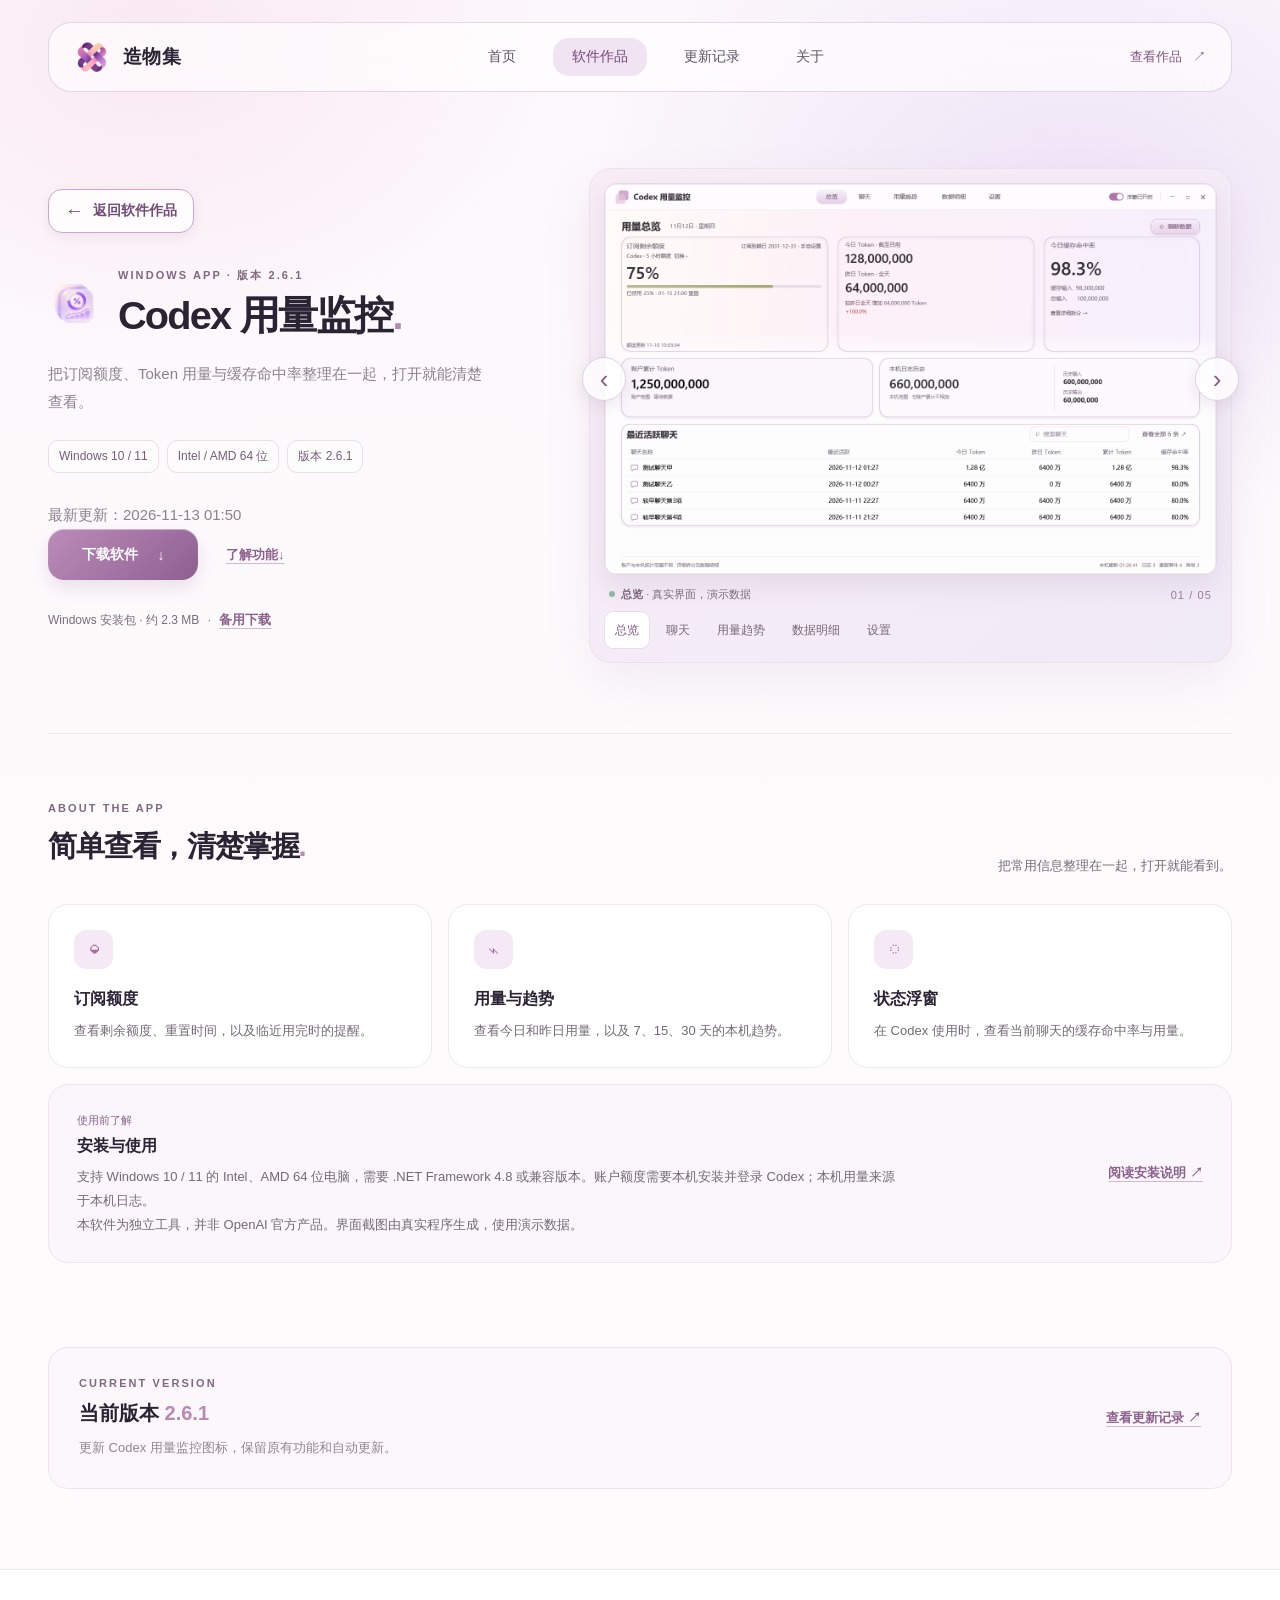
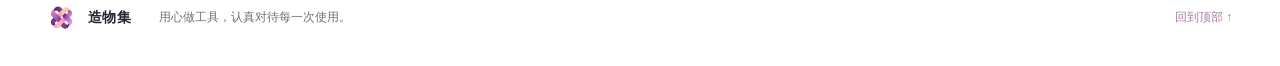
==== commit d0aefa61: "发布 Codex 用量监控 2.6.1" ====
--- a/codex-monitor.html
+++ b/codex-monitor.html
@@ -1 +1 @@
-<!doctype html><html lang="zh-CN"><head><meta charset="utf-8"><meta name="viewport" content="width=device-width,initial-scale=1"><meta name="description" content="了解 Codex 用量监控的功能、安装条件及下载方式。"><title>Codex 用量监控 · 造物集</title><link rel="icon" href="assets/website-knot.ico" sizes="any"><link rel="stylesheet" href="styles.css"></head><body><header class="site-header"><nav class="nav wrap" aria-label="主导航"><a class="brand" href="index.html"><img class="site-mark" src="assets/website-knot.png" alt=""><span>造物集</span></a><div class="nav-links"><a  href="index.html">首页</a><a class="active" aria-current="page" href="software.html">软件作品</a><a  href="updates.html">更新记录</a><a  href="about.html">关于</a></div><a class="nav-cta" href="software.html">查看作品 <span aria-hidden="true">↗</span></a></nav></header><main id="top"><section class="app-hero wrap"><div class="app-intro"><a class="back-link" href="software.html"><span aria-hidden="true">←</span>返回软件作品</a><div class="app-heading"><span class="product-icon" aria-hidden="true"><i></i><i></i></span><div><div class="eyebrow">WINDOWS APP · 版本 2.6.0</div><h1>Codex 用量监控<span class="heading-dot">.</span></h1></div></div><p>把订阅额度、Token 用量与缓存命中率整理在一起，打开就能清楚查看。</p><div class="chips"><span>Windows 10 / 11</span><span>Intel / AMD 64 位</span><span>版本 2.6.0</span></div><p class="release-date">最新更新：2026-11-12 20:32</p><div class="product-actions"><a class="button primary download" href="https://raw.githubusercontent.com/xiaodank99-art/xiaodank99-art.github.io/main/assets/CodexUsageMonitor-2.6.0-final-setup.exe" download>下载软件 <span aria-hidden="true">↓</span></a><a class="text-link" href="#details">了解功能 <span aria-hidden="true">↓</span></a></div><div class="product-foot">Windows 安装包 · 约 2.1 MB <span>·</span> <a class="text-link" href="https://github.com/xiaodank99-art/xiaodank99-art.github.io/releases/download/codex-v2.6.0/CodexUsageMonitor-2.6.0-setup.exe" download>备用下载</a></div></div><figure class="app-preview gallery" aria-label="软件界面截图浏览"><div class="gallery-frame"><div class="shot-window"><picture><source id="gallery-webp" type="image/webp" srcset="assets/monitor-screen-0.webp"><img id="gallery-image" src="assets/monitor-screen-0.png" alt="软件总览界面，演示数据"></picture></div><button type="button" class="gallery-arrow gallery-prev" aria-label="上一张截图" title="上一张">‹</button><button type="button" class="gallery-arrow gallery-next" aria-label="下一张截图" title="下一张">›</button></div><figcaption class="gallery-caption"><span><span class="status-dot"></span><strong id="gallery-name">总览</strong><span class="gallery-caption-sub"> · 真实界面，演示数据</span></span><span id="gallery-count" aria-live="polite">01 / 05</span></figcaption><div class="gallery-tabs" aria-label="选择界面"><button type="button" data-slide="0" aria-pressed="true">总览</button><button type="button" data-slide="1" aria-pressed="false">聊天</button><button type="button" data-slide="2" aria-pressed="false">用量趋势</button><button type="button" data-slide="3" aria-pressed="false">数据明细</button><button type="button" data-slide="4" aria-pressed="false">设置</button></div><noscript><p class="gallery-noscript">启用 JavaScript 后可切换查看其他界面截图。</p></noscript></figure></section><section class="details wrap" id="details"><div class="details-head"><div><div class="eyebrow">ABOUT THE APP</div><h2>简单查看，清楚掌握<span class="heading-dot">.</span></h2></div><p>把常用信息整理在一起，打开就能看到。</p></div><div class="features"><article><span class="feature-icon">◒</span><h3>订阅额度</h3><p>查看剩余额度、重置时间，以及临近用完时的提醒。</p></article><article><span class="feature-icon">⌁</span><h3>用量与趋势</h3><p>查看今日和昨日用量，以及 7、15、30 天的本机趋势。</p></article><article><span class="feature-icon">◌</span><h3>状态浮窗</h3><p>在 Codex 使用时，查看当前聊天的缓存命中率与用量。</p></article></div><div class="install-note"><div><span class="mini-label">使用前了解</span><h3>安装与使用</h3><p>支持 Windows 10 / 11 的 Intel、AMD 64 位电脑，需要 .NET Framework 4.8 或兼容版本。账户额度需要本机安装并登录 Codex；本机用量来源于本机日志。</p><p>本软件为独立工具，并非 OpenAI 官方产品。界面截图由真实程序生成，使用演示数据。</p></div><a class="text-link" href="assets/使用说明.txt" target="_blank" rel="noopener">阅读安装说明 ↗</a></div></section><section class="app-release wrap"><div><div class="eyebrow">CURRENT VERSION</div><h2>当前版本 <span class="heading-dot">2.6.0</span></h2><p>新增联网检查更新，安装前询问，并保留个人设置。</p></div><a class="text-link" href="updates.html">查看更新记录 ↗</a></section></main><footer><div class="wrap footer-inner"><a class="brand footer-brand" href="index.html#top"><img class="site-mark small" src="assets/website-knot.png" alt=""><span>造物集</span></a><p>用心做工具，认真对待每一次使用。</p><a href="#top">回到顶部 ↑</a></div></footer><script src="gallery.js" defer></script></body></html>+<!doctype html><html lang="zh-CN"><head><meta charset="utf-8"><meta name="viewport" content="width=device-width,initial-scale=1"><meta name="description" content="了解 Codex 用量监控的功能、安装条件及下载方式。"><title>Codex 用量监控 · 造物集</title><link rel="icon" href="assets/website-knot.ico" sizes="any"><link rel="stylesheet" href="styles.css"></head><body><header class="site-header"><nav class="nav wrap" aria-label="主导航"><a class="brand" href="index.html"><img class="site-mark" src="assets/website-knot.png" alt=""><span>造物集</span></a><div class="nav-links"><a  href="index.html">首页</a><a class="active" aria-current="page" href="software.html">软件作品</a><a  href="updates.html">更新记录</a><a  href="about.html">关于</a></div><a class="nav-cta" href="software.html">查看作品 <span aria-hidden="true">↗</span></a></nav></header><main id="top"><section class="app-hero wrap"><div class="app-intro"><a class="back-link" href="software.html"><span aria-hidden="true">←</span>返回软件作品</a><div class="app-heading"><span class="product-icon" aria-hidden="true" style="background:transparent"><img src="assets/codex-app-icon-261.png" alt="" style="width:100%;height:100%;object-fit:contain"></span><div><div class="eyebrow">WINDOWS APP · 版本 2.6.1</div><h1>Codex 用量监控<span class="heading-dot">.</span></h1></div></div><p>把订阅额度、Token 用量与缓存命中率整理在一起，打开就能清楚查看。</p><div class="chips"><span>Windows 10 / 11</span><span>Intel / AMD 64 位</span><span>版本 2.6.1</span></div><p class="release-date">最新更新：2026-11-13 01:50</p><div class="product-actions"><a class="button primary download" href="https://raw.githubusercontent.com/xiaodank99-art/xiaodank99-art.github.io/main/assets/CodexUsageMonitor-2.6.1-final-setup.exe" download>下载软件 <span aria-hidden="true">↓</span></a><a class="text-link" href="#details">了解功能 <span aria-hidden="true">↓</span></a></div><div class="product-foot">Windows 安装包 · 约 2.3 MB <span>·</span> <a class="text-link" href="https://github.com/xiaodank99-art/xiaodank99-art.github.io/releases/download/codex-v2.6.1/CodexUsageMonitor-2.6.1-setup.exe" download>备用下载</a></div></div><figure class="app-preview gallery" aria-label="软件界面截图浏览"><div class="gallery-frame"><div class="shot-window"><picture><source id="gallery-webp" type="image/webp" srcset="assets/monitor-screen-0.webp"><img id="gallery-image" src="assets/monitor-screen-0.png" alt="软件总览界面，演示数据"></picture></div><button type="button" class="gallery-arrow gallery-prev" aria-label="上一张截图" title="上一张">‹</button><button type="button" class="gallery-arrow gallery-next" aria-label="下一张截图" title="下一张">›</button></div><figcaption class="gallery-caption"><span><span class="status-dot"></span><strong id="gallery-name">总览</strong><span class="gallery-caption-sub"> · 真实界面，演示数据</span></span><span id="gallery-count" aria-live="polite">01 / 05</span></figcaption><div class="gallery-tabs" aria-label="选择界面"><button type="button" data-slide="0" aria-pressed="true">总览</button><button type="button" data-slide="1" aria-pressed="false">聊天</button><button type="button" data-slide="2" aria-pressed="false">用量趋势</button><button type="button" data-slide="3" aria-pressed="false">数据明细</button><button type="button" data-slide="4" aria-pressed="false">设置</button></div><noscript><p class="gallery-noscript">启用 JavaScript 后可切换查看其他界面截图。</p></noscript></figure></section><section class="details wrap" id="details"><div class="details-head"><div><div class="eyebrow">ABOUT THE APP</div><h2>简单查看，清楚掌握<span class="heading-dot">.</span></h2></div><p>把常用信息整理在一起，打开就能看到。</p></div><div class="features"><article><span class="feature-icon">◒</span><h3>订阅额度</h3><p>查看剩余额度、重置时间，以及临近用完时的提醒。</p></article><article><span class="feature-icon">⌁</span><h3>用量与趋势</h3><p>查看今日和昨日用量，以及 7、15、30 天的本机趋势。</p></article><article><span class="feature-icon">◌</span><h3>状态浮窗</h3><p>在 Codex 使用时，查看当前聊天的缓存命中率与用量。</p></article></div><div class="install-note"><div><span class="mini-label">使用前了解</span><h3>安装与使用</h3><p>支持 Windows 10 / 11 的 Intel、AMD 64 位电脑，需要 .NET Framework 4.8 或兼容版本。账户额度需要本机安装并登录 Codex；本机用量来源于本机日志。</p><p>本软件为独立工具，并非 OpenAI 官方产品。界面截图由真实程序生成，使用演示数据。</p></div><a class="text-link" href="assets/使用说明.txt" target="_blank" rel="noopener">阅读安装说明 ↗</a></div></section><section class="app-release wrap"><div><div class="eyebrow">CURRENT VERSION</div><h2>当前版本 <span class="heading-dot">2.6.1</span></h2><p>更新 Codex 用量监控图标，保留原有功能和自动更新。</p></div><a class="text-link" href="updates.html">查看更新记录 ↗</a></section></main><footer><div class="wrap footer-inner"><a class="brand footer-brand" href="index.html#top"><img class="site-mark small" src="assets/website-knot.png" alt=""><span>造物集</span></a><p>用心做工具，认真对待每一次使用。</p><a href="#top">回到顶部 ↑</a></div></footer><script src="gallery.js" defer></script></body></html>
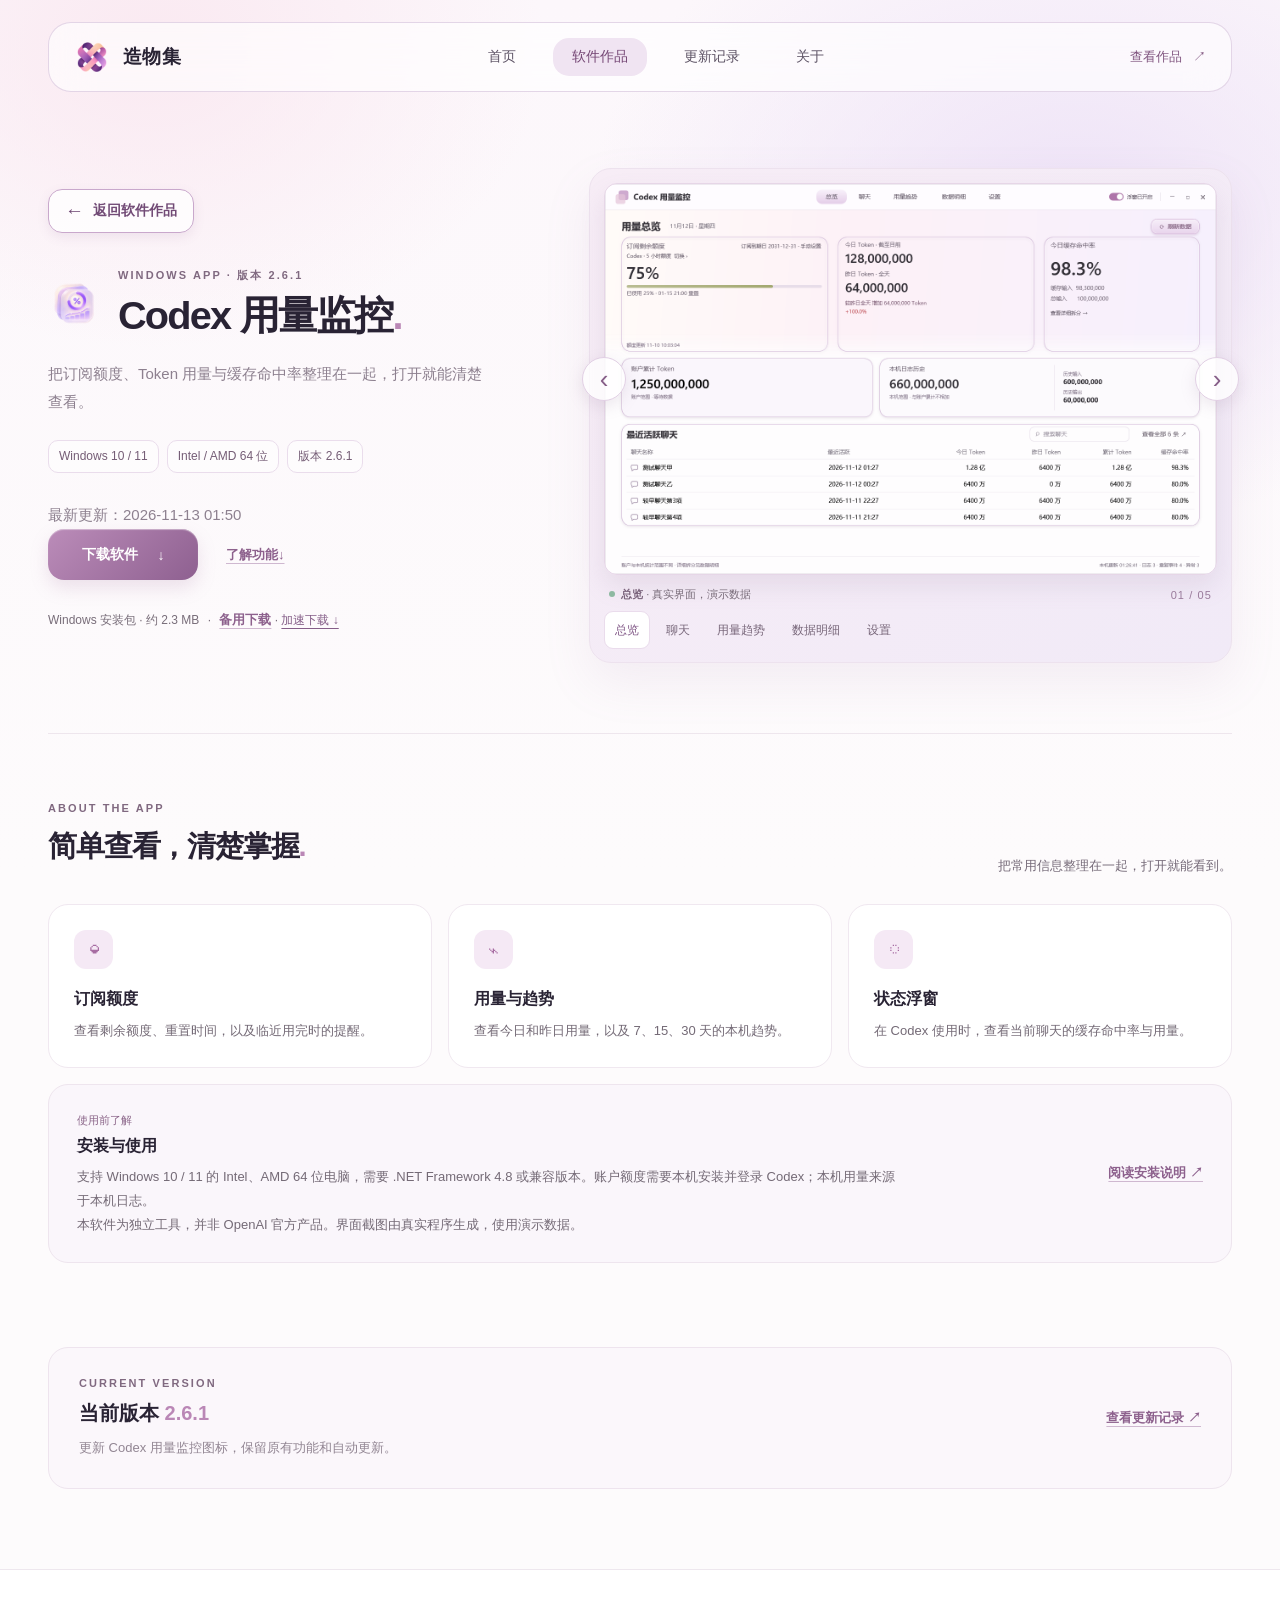
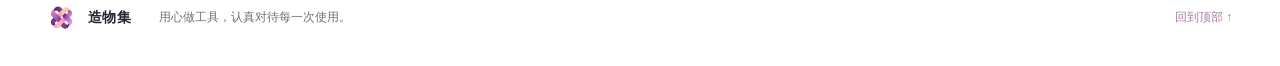
==== commit 4421d125: "让造物集主下载按钮直接发起浏览器下载" ====
--- a/codex-monitor.html
+++ b/codex-monitor.html
@@ -1 +1 @@
-<!doctype html><html lang="zh-CN"><head><meta charset="utf-8"><meta name="viewport" content="width=device-width,initial-scale=1"><meta name="description" content="了解 Codex 用量监控的功能、安装条件及下载方式。"><title>Codex 用量监控 · 造物集</title><link rel="icon" href="assets/website-knot.ico" sizes="any"><link rel="stylesheet" href="styles.css"></head><body><header class="site-header"><nav class="nav wrap" aria-label="主导航"><a class="brand" href="index.html"><img class="site-mark" src="assets/website-knot.png" alt=""><span>造物集</span></a><div class="nav-links"><a  href="index.html">首页</a><a class="active" aria-current="page" href="software.html">软件作品</a><a  href="updates.html">更新记录</a><a  href="about.html">关于</a></div><a class="nav-cta" href="software.html">查看作品 <span aria-hidden="true">↗</span></a></nav></header><main id="top"><section class="app-hero wrap"><div class="app-intro"><a class="back-link" href="software.html"><span aria-hidden="true">←</span>返回软件作品</a><div class="app-heading"><span class="product-icon" aria-hidden="true" style="background:transparent"><img src="assets/codex-app-icon-261.png" alt="" style="width:100%;height:100%;object-fit:contain"></span><div><div class="eyebrow">WINDOWS APP · 版本 2.6.1</div><h1>Codex 用量监控<span class="heading-dot">.</span></h1></div></div><p>把订阅额度、Token 用量与缓存命中率整理在一起，打开就能清楚查看。</p><div class="chips"><span>Windows 10 / 11</span><span>Intel / AMD 64 位</span><span>版本 2.6.1</span></div><p class="release-date">最新更新：2026-11-13 01:50</p><div class="product-actions"><a class="button primary download" href="https://raw.githubusercontent.com/xiaodank99-art/xiaodank99-art.github.io/main/assets/CodexUsageMonitor-2.6.1-final-setup.exe" download>下载软件 <span aria-hidden="true">↓</span></a><a class="text-link" href="#details">了解功能 <span aria-hidden="true">↓</span></a></div><div class="product-foot">Windows 安装包 · 约 2.3 MB <span>·</span> <a class="text-link" href="https://github.com/xiaodank99-art/xiaodank99-art.github.io/releases/download/codex-v2.6.1/CodexUsageMonitor-2.6.1-setup.exe" download>备用下载</a></div></div><figure class="app-preview gallery" aria-label="软件界面截图浏览"><div class="gallery-frame"><div class="shot-window"><picture><source id="gallery-webp" type="image/webp" srcset="assets/monitor-screen-0.webp"><img id="gallery-image" src="assets/monitor-screen-0.png" alt="软件总览界面，演示数据"></picture></div><button type="button" class="gallery-arrow gallery-prev" aria-label="上一张截图" title="上一张">‹</button><button type="button" class="gallery-arrow gallery-next" aria-label="下一张截图" title="下一张">›</button></div><figcaption class="gallery-caption"><span><span class="status-dot"></span><strong id="gallery-name">总览</strong><span class="gallery-caption-sub"> · 真实界面，演示数据</span></span><span id="gallery-count" aria-live="polite">01 / 05</span></figcaption><div class="gallery-tabs" aria-label="选择界面"><button type="button" data-slide="0" aria-pressed="true">总览</button><button type="button" data-slide="1" aria-pressed="false">聊天</button><button type="button" data-slide="2" aria-pressed="false">用量趋势</button><button type="button" data-slide="3" aria-pressed="false">数据明细</button><button type="button" data-slide="4" aria-pressed="false">设置</button></div><noscript><p class="gallery-noscript">启用 JavaScript 后可切换查看其他界面截图。</p></noscript></figure></section><section class="details wrap" id="details"><div class="details-head"><div><div class="eyebrow">ABOUT THE APP</div><h2>简单查看，清楚掌握<span class="heading-dot">.</span></h2></div><p>把常用信息整理在一起，打开就能看到。</p></div><div class="features"><article><span class="feature-icon">◒</span><h3>订阅额度</h3><p>查看剩余额度、重置时间，以及临近用完时的提醒。</p></article><article><span class="feature-icon">⌁</span><h3>用量与趋势</h3><p>查看今日和昨日用量，以及 7、15、30 天的本机趋势。</p></article><article><span class="feature-icon">◌</span><h3>状态浮窗</h3><p>在 Codex 使用时，查看当前聊天的缓存命中率与用量。</p></article></div><div class="install-note"><div><span class="mini-label">使用前了解</span><h3>安装与使用</h3><p>支持 Windows 10 / 11 的 Intel、AMD 64 位电脑，需要 .NET Framework 4.8 或兼容版本。账户额度需要本机安装并登录 Codex；本机用量来源于本机日志。</p><p>本软件为独立工具，并非 OpenAI 官方产品。界面截图由真实程序生成，使用演示数据。</p></div><a class="text-link" href="assets/使用说明.txt" target="_blank" rel="noopener">阅读安装说明 ↗</a></div></section><section class="app-release wrap"><div><div class="eyebrow">CURRENT VERSION</div><h2>当前版本 <span class="heading-dot">2.6.1</span></h2><p>更新 Codex 用量监控图标，保留原有功能和自动更新。</p></div><a class="text-link" href="updates.html">查看更新记录 ↗</a></section></main><footer><div class="wrap footer-inner"><a class="brand footer-brand" href="index.html#top"><img class="site-mark small" src="assets/website-knot.png" alt=""><span>造物集</span></a><p>用心做工具，认真对待每一次使用。</p><a href="#top">回到顶部 ↑</a></div></footer><script src="gallery.js" defer></script></body></html>+<!doctype html><html lang="zh-CN"><head><meta charset="utf-8"><meta name="viewport" content="width=device-width,initial-scale=1"><meta name="description" content="了解 Codex 用量监控的功能、安装条件及下载方式。"><title>Codex 用量监控 · 造物集</title><link rel="icon" href="assets/website-knot.ico" sizes="any"><link rel="stylesheet" href="styles.css"></head><body><header class="site-header"><nav class="nav wrap" aria-label="主导航"><a class="brand" href="index.html"><img class="site-mark" src="assets/website-knot.png" alt=""><span>造物集</span></a><div class="nav-links"><a  href="index.html">首页</a><a class="active" aria-current="page" href="software.html">软件作品</a><a  href="updates.html">更新记录</a><a  href="about.html">关于</a></div><a class="nav-cta" href="software.html">查看作品 <span aria-hidden="true">↗</span></a></nav></header><main id="top"><section class="app-hero wrap"><div class="app-intro"><a class="back-link" href="software.html"><span aria-hidden="true">←</span>返回软件作品</a><div class="app-heading"><span class="product-icon" aria-hidden="true" style="background:transparent"><img src="assets/codex-app-icon-261.png" alt="" style="width:100%;height:100%;object-fit:contain"></span><div><div class="eyebrow">WINDOWS APP · 版本 2.6.1</div><h1>Codex 用量监控<span class="heading-dot">.</span></h1></div></div><p>把订阅额度、Token 用量与缓存命中率整理在一起，打开就能清楚查看。</p><div class="chips"><span>Windows 10 / 11</span><span>Intel / AMD 64 位</span><span>版本 2.6.1</span></div><p class="release-date">最新更新：2026-11-13 01:50</p><div class="product-actions"><a class="button primary download" href="https://raw.githubusercontent.com/xiaodank99-art/xiaodank99-art.github.io/main/assets/CodexUsageMonitor-2.6.1-final-setup.exe" download>下载软件 <span aria-hidden="true">↓</span></a><a class="text-link" href="#details">了解功能 <span aria-hidden="true">↓</span></a></div><div class="product-foot">Windows 安装包 · 约 2.3 MB <span>·</span> <a class="text-link" href="https://github.com/xiaodank99-art/xiaodank99-art.github.io/releases/download/codex-v2.6.1/CodexUsageMonitor-2.6.1-setup.exe" download>备用下载</a></div></div><figure class="app-preview gallery" aria-label="软件界面截图浏览"><div class="gallery-frame"><div class="shot-window"><picture><source id="gallery-webp" type="image/webp" srcset="assets/monitor-screen-0.webp"><img id="gallery-image" src="assets/monitor-screen-0.png" alt="软件总览界面，演示数据"></picture></div><button type="button" class="gallery-arrow gallery-prev" aria-label="上一张截图" title="上一张">‹</button><button type="button" class="gallery-arrow gallery-next" aria-label="下一张截图" title="下一张">›</button></div><figcaption class="gallery-caption"><span><span class="status-dot"></span><strong id="gallery-name">总览</strong><span class="gallery-caption-sub"> · 真实界面，演示数据</span></span><span id="gallery-count" aria-live="polite">01 / 05</span></figcaption><div class="gallery-tabs" aria-label="选择界面"><button type="button" data-slide="0" aria-pressed="true">总览</button><button type="button" data-slide="1" aria-pressed="false">聊天</button><button type="button" data-slide="2" aria-pressed="false">用量趋势</button><button type="button" data-slide="3" aria-pressed="false">数据明细</button><button type="button" data-slide="4" aria-pressed="false">设置</button></div><noscript><p class="gallery-noscript">启用 JavaScript 后可切换查看其他界面截图。</p></noscript></figure></section><section class="details wrap" id="details"><div class="details-head"><div><div class="eyebrow">ABOUT THE APP</div><h2>简单查看，清楚掌握<span class="heading-dot">.</span></h2></div><p>把常用信息整理在一起，打开就能看到。</p></div><div class="features"><article><span class="feature-icon">◒</span><h3>订阅额度</h3><p>查看剩余额度、重置时间，以及临近用完时的提醒。</p></article><article><span class="feature-icon">⌁</span><h3>用量与趋势</h3><p>查看今日和昨日用量，以及 7、15、30 天的本机趋势。</p></article><article><span class="feature-icon">◌</span><h3>状态浮窗</h3><p>在 Codex 使用时，查看当前聊天的缓存命中率与用量。</p></article></div><div class="install-note"><div><span class="mini-label">使用前了解</span><h3>安装与使用</h3><p>支持 Windows 10 / 11 的 Intel、AMD 64 位电脑，需要 .NET Framework 4.8 或兼容版本。账户额度需要本机安装并登录 Codex；本机用量来源于本机日志。</p><p>本软件为独立工具，并非 OpenAI 官方产品。界面截图由真实程序生成，使用演示数据。</p></div><a class="text-link" href="assets/codex-monitor-guide-v261.txt" target="_blank" rel="noopener">阅读安装说明 ↗</a></div></section><section class="app-release wrap"><div><div class="eyebrow">CURRENT VERSION</div><h2>当前版本 <span class="heading-dot">2.6.1</span></h2><p>更新 Codex 用量监控图标，保留原有功能和自动更新。</p></div><a class="text-link" href="updates.html">查看更新记录 ↗</a></section></main><footer><div class="wrap footer-inner"><a class="brand footer-brand" href="index.html#top"><img class="site-mark small" src="assets/website-knot.png" alt=""><span>造物集</span></a><p>用心做工具，认真对待每一次使用。</p><a href="#top">回到顶部 ↑</a></div></footer><script src="gallery.js" defer></script><script src="cf-download.js?v=3" defer></script></body></html>
